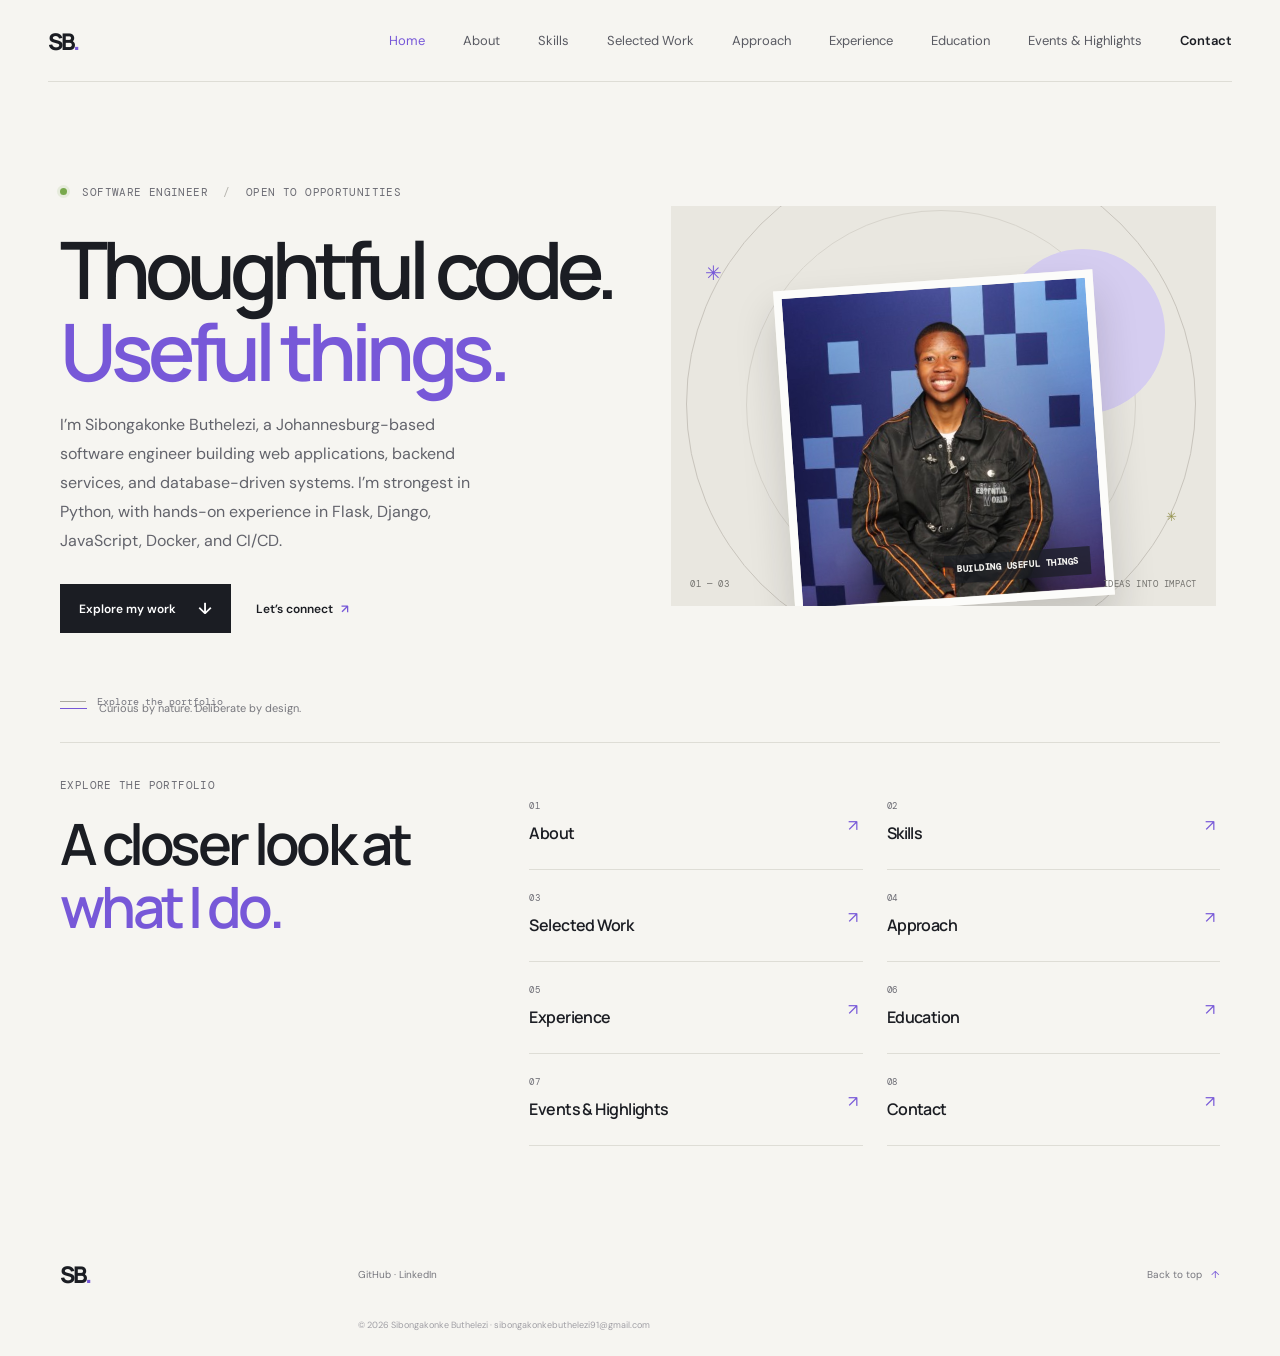
==== index.html @ 2654a07a "built personal portfolio :" ====
<!doctype html>
<html lang="en">
  <head>
    <meta charset="UTF-8" />
    <meta name="viewport" content="width=device-width, initial-scale=1" />
    <meta name="description" content="The portfolio of Sibongakonke Buthelezi, a software engineer building thoughtful digital experiences in Johannesburg." />
    <meta name="theme-color" content="#f6f5f1" />
    <title>Sibongakonke Buthelezi — Software Engineer</title>
    <link rel="stylesheet" href="styles.css" />
    <script src="script.js" defer></script>
  </head>
  <body>
    <a class="skip-link" href="#main">Skip to content</a>

    <header class="site-header">
      <a class="wordmark" href="index.html" aria-label="Sibongakonke Buthelezi, home">SB<span>.</span></a>
      <button class="menu-toggle" type="button" aria-expanded="false" aria-controls="site-nav" aria-label="Open navigation">
        <span></span><span></span>
      </button>
      <nav class="site-nav" id="site-nav" aria-label="Main navigation">
        <a href="index.html" aria-current="page">Home</a>
        <a href="about.html">About</a>
        <a href="skills.html">Skills</a>
        <a href="work.html">Selected Work</a>
        <a href="approach.html">Approach</a>
        <a href="experience.html">Experience</a>
        <a href="education.html">Education</a>
        <a href="events.html">Events & Highlights</a>
        <a href="contact.html">Contact</a>
      </nav>
    </header>

    <main id="main">
      <section class="hero section-wrap" id="home">
        <div class="hero-copy">
          <p class="eyebrow"><span class="status-dot"></span> Software engineer <span class="eyebrow-divider">/</span> Open to opportunities</p>
          <h1>Thoughtful code.<br /><span>Useful things.</span></h1>
          <p class="hero-intro">
            I’m Sibongakonke Buthelezi, a Johannesburg-based software engineer
            building web applications, backend services, and database-driven
            systems. I’m strongest in Python, with hands-on experience in Flask,
            Django, JavaScript, Docker, and CI/CD.
          </p>
          <div class="hero-actions">
            <a class="button button-dark" href="work.html">Explore my work <span aria-hidden="true">↓</span></a>
            <a class="text-link" href="mailto:sibongakonkebuthelezi91@gmail.com">Let’s connect <span aria-hidden="true">↗</span></a>
          </div>
          <div class="hero-note">
            <span class="note-line"></span>
            <p>Curious by nature. Deliberate by design.</p>
          </div>
        </div>
        <div class="hero-art" aria-label="Portrait of Sibongakonke Buthelezi" role="img">
          <div class="art-orbit orbit-one"></div>
          <div class="art-orbit orbit-two"></div>
          <div class="art-sun"></div>
          <div class="hero-photo-card">
            <img src="assets/portrait.jpg" alt="Sibongakonke Buthelezi" fetchpriority="high" />
            <div class="hero-photo-badge">Building useful things</div>
          </div>
          <div class="art-caption"><span>01 — 03</span><span>Ideas into impact</span></div>
          <span class="art-spark spark-one" aria-hidden="true">✳</span>
          <span class="art-spark spark-two" aria-hidden="true">✳</span>
        </div>
        <a class="scroll-cue" href="#directory-title"><span></span> Explore the portfolio</a>
      </section>

      <section class="page-directory section-wrap" aria-labelledby="directory-title">
        <div class="directory-heading">
          <p class="eyebrow">Explore the portfolio</p>
          <h2 id="directory-title">A closer look at<br /><span>what I do.</span></h2>
        </div>
        <div class="page-grid">
          <a class="page-card" href="about.html"><span class="eyebrow">01</span><h2>About</h2><span class="page-card-arrow" aria-hidden="true">↗</span></a>
          <a class="page-card" href="skills.html"><span class="eyebrow">02</span><h2>Skills</h2><span class="page-card-arrow" aria-hidden="true">↗</span></a>
          <a class="page-card" href="work.html"><span class="eyebrow">03</span><h2>Selected Work</h2><span class="page-card-arrow" aria-hidden="true">↗</span></a>
          <a class="page-card" href="approach.html"><span class="eyebrow">04</span><h2>Approach</h2><span class="page-card-arrow" aria-hidden="true">↗</span></a>
          <a class="page-card" href="experience.html"><span class="eyebrow">05</span><h2>Experience</h2><span class="page-card-arrow" aria-hidden="true">↗</span></a>
          <a class="page-card" href="education.html"><span class="eyebrow">06</span><h2>Education</h2><span class="page-card-arrow" aria-hidden="true">↗</span></a>
          <a class="page-card" href="events.html"><span class="eyebrow">07</span><h2>Events & Highlights</h2><span class="page-card-arrow" aria-hidden="true">↗</span></a>
          <a class="page-card" href="contact.html"><span class="eyebrow">08</span><h2>Contact</h2><span class="page-card-arrow" aria-hidden="true">↗</span></a>
        </div>
      </section>
    </main>

    <footer class="site-footer section-wrap">
      <a class="wordmark footer-mark" href="index.html">SB<span>.</span></a>
      <p><a href="https://github.com/sibongakonkebuthelezi91" target="_blank" rel="noopener noreferrer">GitHub</a> · <a href="https://www.linkedin.com/in/sibongakonke-buthelezi-274b76344" target="_blank" rel="noopener noreferrer">LinkedIn</a></p>
      <a class="back-top" href="#main">Back to top <span aria-hidden="true">↑</span></a>
      <p class="copyright">© <span id="year"></span> Sibongakonke Buthelezi · <a href="mailto:sibongakonkebuthelezi91@gmail.com">sibongakonkebuthelezi91@gmail.com</a></p>
    </footer>
  </body>
</html>
---- styles.css ----
@import url("https://fonts.googleapis.com/css2?family=DM+Mono:wght@400;500&family=DM+Sans:wght@400;500;600;700&family=Manrope:wght@400;500;600;700;800&display=swap");

:root {
  color-scheme: light;
  --paper: #f6f5f1;
  --ink: #1b1d23;
  --muted: #71727a;
  --line: #deddd6;
  --purple: #7758d8;
  --green: #c1e46c;
  --display: "Manrope", "Arial", sans-serif;
  --body: "DM Sans", "Arial", sans-serif;
  --mono: "DM Mono", monospace;
}

* { box-sizing: border-box; }
html { scroll-behavior: smooth; scroll-padding-top: 90px; }
body { margin: 0; background: var(--paper); color: var(--ink); font-family: var(--body); -webkit-font-smoothing: antialiased; }
a { color: inherit; text-decoration: none; }
button { font: inherit; }
.section-wrap { width: min(1160px, calc(100% - 96px)); margin-inline: auto; }
.skip-link { position: absolute; z-index: 10; top: 12px; left: 12px; padding: 12px 16px; transform: translateY(-160%); background: var(--ink); color: white; }
.skip-link:focus { transform: translateY(0); }

.site-header { height: 82px; width: min(1280px, calc(100% - 96px)); margin: 0 auto; display: flex; align-items: center; justify-content: space-between; border-bottom: 1px solid var(--line); }
.wordmark { font: 800 23px var(--display); letter-spacing: -2px; }
.wordmark span { color: var(--purple); }
.site-nav { display: flex; align-items: center; gap: 38px; color: #595a62; font-size: 13px; }
.site-nav a { transition: color .2s ease; }
.site-nav a:hover, .text-link:hover, .back-top:hover { color: var(--purple); }
.site-nav a[aria-current="page"] { color: var(--purple); }
.site-nav a[href="contact.html"] { color: var(--ink); font-weight: 600; }
.site-nav a[href="contact.html"][aria-current="page"] { color: var(--purple); }
.menu-toggle { display: none; }

.hero { position: relative; min-height: 660px; padding-top: 103px; display: grid; grid-template-columns: 1.03fr .97fr; align-items: start; }
.eyebrow { margin: 0; color: #6c6c74; font: 11px var(--mono); letter-spacing: .035em; text-transform: uppercase; }
.status-dot { display: inline-block; width: 7px; height: 7px; margin: 0 8px 1px 0; border-radius: 50%; background: #78a84c; box-shadow: 0 0 0 3px #78a84c20; }
.eyebrow-divider { padding: 0 8px; color: #b5b3ad; }
h1, h2, h3, p { margin-top: 0; }
.hero h1 { margin: 29px 0 20px; font: 600 clamp(55px, 6.2vw, 80px)/1.03 var(--display); letter-spacing: -.075em; }
.hero h1 span, h2 span { color: var(--purple); }
.hero-intro { max-width: 440px; margin-bottom: 29px; color: #62636b; font-size: 16px; line-height: 1.8; }
.hero-actions { display: flex; align-items: center; gap: 25px; }
.button { display: inline-flex; min-height: 49px; align-items: center; justify-content: center; gap: 22px; padding: 0 19px; font-size: 12px; font-weight: 600; transition: transform .2s ease, background .2s ease; }
.button:hover { transform: translateY(-2px); }
.button-dark { background: var(--ink); color: white; }
.button-dark:hover { background: var(--purple); }
.button span { font-size: 16px; }
.text-link { font-size: 12px; font-weight: 600; transition: color .2s ease; }
.text-link span { margin-left: 5px; color: var(--purple); }
.hero-note { display: flex; align-items: center; gap: 12px; margin-top: 68px; }
.hero-note p { margin: 0; color: #77777d; font-size: 11px; }
.note-line { width: 27px; height: 1px; background: var(--purple); }

.hero-art { position: relative; height: 400px; margin: 21px 4px 0 14px; overflow: hidden; background: #e9e7e0; }
.art-orbit { position: absolute; border: 1px solid #c8c4bc; border-radius: 50%; }
.orbit-one { width: 510px; height: 510px; top: -57px; left: 15px; }
.orbit-two { width: 390px; height: 390px; top: 4px; left: 75px; border-color: #d7d4cc; }
.art-sun { position: absolute; width: 165px; height: 165px; top: 43px; right: 51px; border-radius: 50%; background: #d5cdf0; }
.hero-photo-card { position: absolute; top: 74px; left: 50%; width: min(320px, 72%); transform: translateX(-50%) rotate(-4deg); overflow: hidden; border: 8px solid rgba(255,255,255,.76); background: #f5f2ea; box-shadow: 0 22px 42px rgba(28, 25, 36, .18); }
.hero-photo-card img { display: block; width: 100%; height: 310px; object-fit: cover; }
.hero-photo-badge { position: absolute; right: 14px; bottom: 14px; padding: 8px 12px; background: rgba(27,29,35,.7); color: #f6f5f1; font: 700 9px var(--mono); letter-spacing: .06em; text-transform: uppercase; }
.art-caption { position: absolute; right: 19px; bottom: 16px; left: 19px; display: flex; justify-content: space-between; color: #74736f; font: 9px var(--mono); text-transform: uppercase; letter-spacing: .06em; }
.art-spark { position: absolute; color: var(--purple); font-size: 20px; }
.spark-one { top: 54px; left: 34px; }
.spark-two { right: 39px; bottom: 81px; color: #94934e; font-size: 13px; }
.scroll-cue { position: absolute; bottom: 34px; left: 0; display: flex; align-items: center; gap: 11px; color: #787880; font: 10px var(--mono); }
.scroll-cue span { display: inline-block; width: 26px; height: 1px; background: #aaa8a1; }

.section-pad { padding-top: 112px; padding-bottom: 116px; }
.page-directory { padding-top: 35px; padding-bottom: 105px; display: grid; grid-template-columns: .75fr 1.25fr; gap: 55px; border-top: 1px solid var(--line); }
.directory-heading h2 { margin-top: 20px; }
.directory-heading h2 span { color: var(--purple); }
.page-grid { display: grid; grid-template-columns: repeat(2, minmax(0, 1fr)); align-content: start; column-gap: 24px; }
.page-card { position: relative; min-height: 92px; padding: 15px 34px 15px 0; border-bottom: 1px solid var(--line); transition: color .2s ease; }
.page-card:hover { color: var(--purple); }
.page-card .eyebrow { font-size: 9px; }
.page-card h2 { margin: 8px 0 0; color: inherit; font: 600 16px var(--display); letter-spacing: -.035em; }
.page-card-arrow { position: absolute; top: 37px; right: 5px; color: var(--purple); }
.about { border-top: 1px solid var(--line); display: grid; grid-template-columns: 1fr 1fr; gap: 11%; }
.section-index { margin-left: 10px; color: #aaa8a1; }
h2 { margin: 22px 0 0; font: 600 clamp(39px, 4.6vw, 57px)/1.1 var(--display); letter-spacing: -.065em; }
.about-copy { max-width: 470px; padding-top: 31px; }
.about-copy p { color: #71727a; font-size: 14px; line-height: 1.9; }
.about-copy .about-lead { margin-bottom: 18px; color: var(--ink); font: 500 21px/1.5 var(--display); letter-spacing: -.035em; }
.about-link { display: inline-block; margin-top: 9px; }

.work { border-top: 1px solid var(--line); }
.work-heading { display: flex; align-items: end; justify-content: space-between; margin-bottom: 48px; }
.work-intro { max-width: 330px; margin: 0 0 4px; color: #71727a; font-size: 13px; line-height: 1.8; }
.project-grid { display: grid; grid-template-columns: 1.15fr .85fr; gap: 22px; }
.project-card { min-width: 0; }
.project-visual { position: relative; height: 300px; overflow: hidden; }
.event-video-visual { display: grid; place-items: center; background: #23242d; }
.event-video { display: block; width: 100%; height: 100%; object-fit: contain; }
.event-video-visual .visual-label { padding: 5px 8px; background: #23242dcc; color: #fff; }
.visual-portfolio { display: grid; place-items: center; background: #ddd7f0; }
.mini-browser { width: 64%; height: 185px; transform: rotate(-4deg); background: #f9f8f5; box-shadow: 0 18px 38px #51477225; }
.mini-browser-bar { height: 18px; display: flex; align-items: center; gap: 4px; padding-left: 9px; background: #e9e7e1; }
.mini-browser-bar span { width: 4px; height: 4px; border-radius: 50%; background: #b9b6b1; }
.mini-layout { position: relative; padding: 20px 22px; }
.mini-layout i { display: block; width: 25%; height: 5px; margin-bottom: 15px; background: #9882d4; }
.mini-layout b, .mini-layout em { display: block; width: 60%; height: 10px; margin-bottom: 5px; background: #33343b; }
.mini-layout em { width: 43%; height: 4px; background: #c4c2c1; }
.mini-block { display: inline-block; width: 42%; height: 50px; margin: 18px 3% 0 0; background: #ded8f0; }
.mini-block:last-child { background: #e8e6df; }
.visual-product { background: #dbe2d7; }
.product-shape { position: absolute; border-radius: 50%; }
.shape-one { width: 240px; height: 240px; top: -52px; right: -26px; background: #c6d59f; }
.shape-two { width: 190px; height: 190px; bottom: -56px; left: 24px; background: #929b77; }
.shape-three { width: 106px; height: 106px; top: 89px; left: 39%; border: 1px solid #5d6850; background: #dbe2d7; }
.visual-label { position: absolute; bottom: 14px; left: 16px; color: #5e5c62; font: 9px var(--mono); text-transform: uppercase; letter-spacing: .06em; }
.project-info { position: relative; padding: 21px 1px 0; display: grid; grid-template-columns: 1fr 26px; }
.project-type { margin-bottom: 8px; color: #818087; font: 9px var(--mono); text-transform: uppercase; letter-spacing: .04em; }
.project-info h3 { margin: 0; font: 600 19px var(--display); letter-spacing: -.04em; }
.project-arrow { justify-self: end; color: var(--purple); font-size: 18px; }
.project-description { max-width: 360px; grid-column: 1 / -1; margin: 13px 0 0; color: #74747b; font-size: 12px; line-height: 1.7; }
.work-footnote { margin: 35px 0 0; color: #898890; font-size: 11px; }
.work-footnote span { margin-right: 5px; color: var(--purple); }

.approach { border-top: 1px solid var(--line); display: grid; grid-template-columns: .85fr 1.15fr; gap: 10%; }
.approach-heading > p:last-child { max-width: 290px; margin: 22px 0 0; color: #71727a; font-size: 13px; line-height: 1.8; }
.principles { border-top: 1px solid var(--line); }
.principle { min-height: 117px; padding: 24px 0; display: grid; grid-template-columns: 46px 1fr 22px; align-items: start; gap: 10px; border-bottom: 1px solid var(--line); }
.principle-number { padding-top: 3px; color: #94929a; font: 10px var(--mono); }
.principle h3 { margin-bottom: 7px; font: 600 16px var(--display); letter-spacing: -.025em; }
.principle p { max-width: 390px; margin: 0; color: #77777e; font-size: 12px; line-height: 1.75; }
.principle-mark { color: #99979f; font-size: 15px; }

.contact { width: min(1280px, 100%); padding: 0 60px; }
.contact-inner { position: relative; min-height: 396px; padding: 67px 8.2%; overflow: hidden; background: var(--ink); color: #fff; }
.contact .eyebrow { color: #a9a8b0; }
.contact h2 { position: relative; z-index: 1; margin-top: 20px; font-size: clamp(42px, 5vw, 61px); }
.contact h2 span { color: var(--green); }
.contact-copy { position: relative; z-index: 1; max-width: 385px; margin: 16px 0 21px; color: #b4b3bb; font-size: 12px; line-height: 1.8; }
.button-light { position: relative; z-index: 1; background: var(--green); color: var(--ink); }
.button-light:hover { background: #d2ee8d; }
.contact-note { position: relative; z-index: 1; margin: 10px 0 0; color: #9998a0; font-size: 10px; }
.contact-decoration { position: absolute; right: 8%; bottom: -22px; color: #ffffff09; font: 800 clamp(70px, 10vw, 135px)/.9 var(--display); letter-spacing: -.09em; transform: rotate(-8deg); }
.site-footer { min-height: 105px; display: grid; grid-template-columns: 1fr 2fr 1fr; align-items: center; gap: 15px; color: #77777e; font-size: 10px; }
.site-footer p { margin: 0; }
.footer-mark { color: var(--ink); }
.back-top { justify-self: end; transition: color .2s ease; }
.back-top span { margin-left: 6px; color: var(--purple); }
.copyright { grid-column: 2; grid-row: 2; padding-bottom: 18px; color: #a09fa5; font-size: 9px; }

@keyframes blink { to { visibility: hidden; } }
@media (prefers-reduced-motion: reduce) {
  *, *::before, *::after { scroll-behavior: auto !important; animation-duration: .01ms !important; animation-iteration-count: 1 !important; transition-duration: .01ms !important; }
}
@media (max-width: 850px) {
  .section-wrap { width: min(100% - 56px, 700px); }
  .site-header { width: calc(100% - 56px); height: auto; min-height: 82px; padding-block: 13px; gap: 20px; }
  .site-nav { flex-wrap: wrap; justify-content: flex-end; gap: 10px 17px; font-size: 12px; }
  .hero { min-height: auto; padding-top: 76px; padding-bottom: 85px; grid-template-columns: 1fr 1fr; }
  .hero h1 { font-size: clamp(49px, 7vw, 66px); }
  .hero-intro { font-size: 14px; }
  .hero-art { height: 340px; margin-left: 0; }
  .hero-photo-card { width: min(300px, 75%); }
  .hero-photo-card img { height: 280px; }
  .section-pad { padding-top: 85px; padding-bottom: 88px; }
  .page-directory { grid-template-columns: 1fr; gap: 27px; }
  .project-visual { height: 250px; }
  .contact { width: 100%; padding: 0 28px; }
}
@media (max-width: 620px) {
  html { scroll-padding-top: 70px; }
  .section-wrap { width: calc(100% - 40px); }
  .site-header { position: relative; z-index: 5; width: calc(100% - 40px); height: 70px; min-height: 70px; padding-block: 0; gap: 0; }
  .menu-toggle { width: 42px; height: 42px; padding: 12px 9px; display: flex; flex-direction: column; justify-content: center; gap: 6px; border: 0; background: transparent; cursor: pointer; }
  .menu-toggle span { width: 23px; height: 1px; background: var(--ink); transition: transform .2s ease; }
  .menu-toggle[aria-expanded="true"] span:first-child { transform: translateY(3.5px) rotate(45deg); }
  .menu-toggle[aria-expanded="true"] span:last-child { transform: translateY(-3.5px) rotate(-45deg); }
  .site-nav { position: absolute; top: 69px; right: 0; left: 0; padding: 0 20px; display: flex; flex-direction: column; align-items: stretch; gap: 0; overflow: hidden; background: var(--paper); opacity: 0; pointer-events: none; transform: translateY(-8px); transition: opacity .2s ease, transform .2s ease; }
  .site-nav.is-open { padding-top: 8px; padding-bottom: 13px; opacity: 1; pointer-events: auto; transform: translateY(0); }
  .site-nav a { padding: 13px 0; border-bottom: 1px solid var(--line); }
  .site-nav .nav-contact { border: 0; }
  .hero { padding-top: 62px; padding-bottom: 64px; display: flex; flex-direction: column; }
  .hero h1 { margin-top: 24px; font-size: clamp(52px, 14vw, 76px); }
  .hero-intro { max-width: 410px; font-size: 14px; }
  .hero-note { margin-top: 36px; }
  .hero-art { width: 100%; height: 320px; margin: 49px 0 0; }
  .orbit-one { left: -5px; }
  .orbit-two { left: 45px; }
  .hero-photo-card { width: min(280px, 80%); }
  .hero-photo-card img { height: 250px; }
  .scroll-cue { display: none; }
  .section-pad { padding-top: 72px; padding-bottom: 74px; }
  .page-directory { padding-top: 30px; padding-bottom: 75px; gap: 24px; }
  .page-grid { grid-template-columns: 1fr; }
  .about, .approach { grid-template-columns: 1fr; gap: 28px; }
  h2 { font-size: clamp(42px, 11vw, 56px); }
  .about-copy { padding-top: 0; }
  .about-copy .about-lead { font-size: 19px; }
  .work-heading { display: block; margin-bottom: 31px; }
  .work-intro { margin-top: 20px; }
  .project-grid { grid-template-columns: 1fr; gap: 35px; }
  .project-visual { height: 250px; }
  .work-footnote { line-height: 1.7; }
  .approach-heading > p:last-child { margin-top: 18px; }
  .principle { min-height: 105px; grid-template-columns: 35px 1fr 18px; gap: 7px; }
  .contact { width: 100%; padding: 0 12px; }
  .contact-inner { min-height: 405px; padding: 55px 26px; }
  .contact h2 { font-size: clamp(43px, 12vw, 59px); }
  .contact-decoration { right: 3%; bottom: -8px; font-size: 85px; }
  .site-footer { min-height: 140px; padding-top: 24px; padding-bottom: 20px; grid-template-columns: 1fr 1fr; gap: 13px; }
  .site-footer > p:first-of-type { grid-column: 1 / -1; grid-row: 2; }
  .back-top { grid-column: 2; grid-row: 1; }
  .copyright { grid-column: 1 / -1; grid-row: 3; padding: 0; }
}
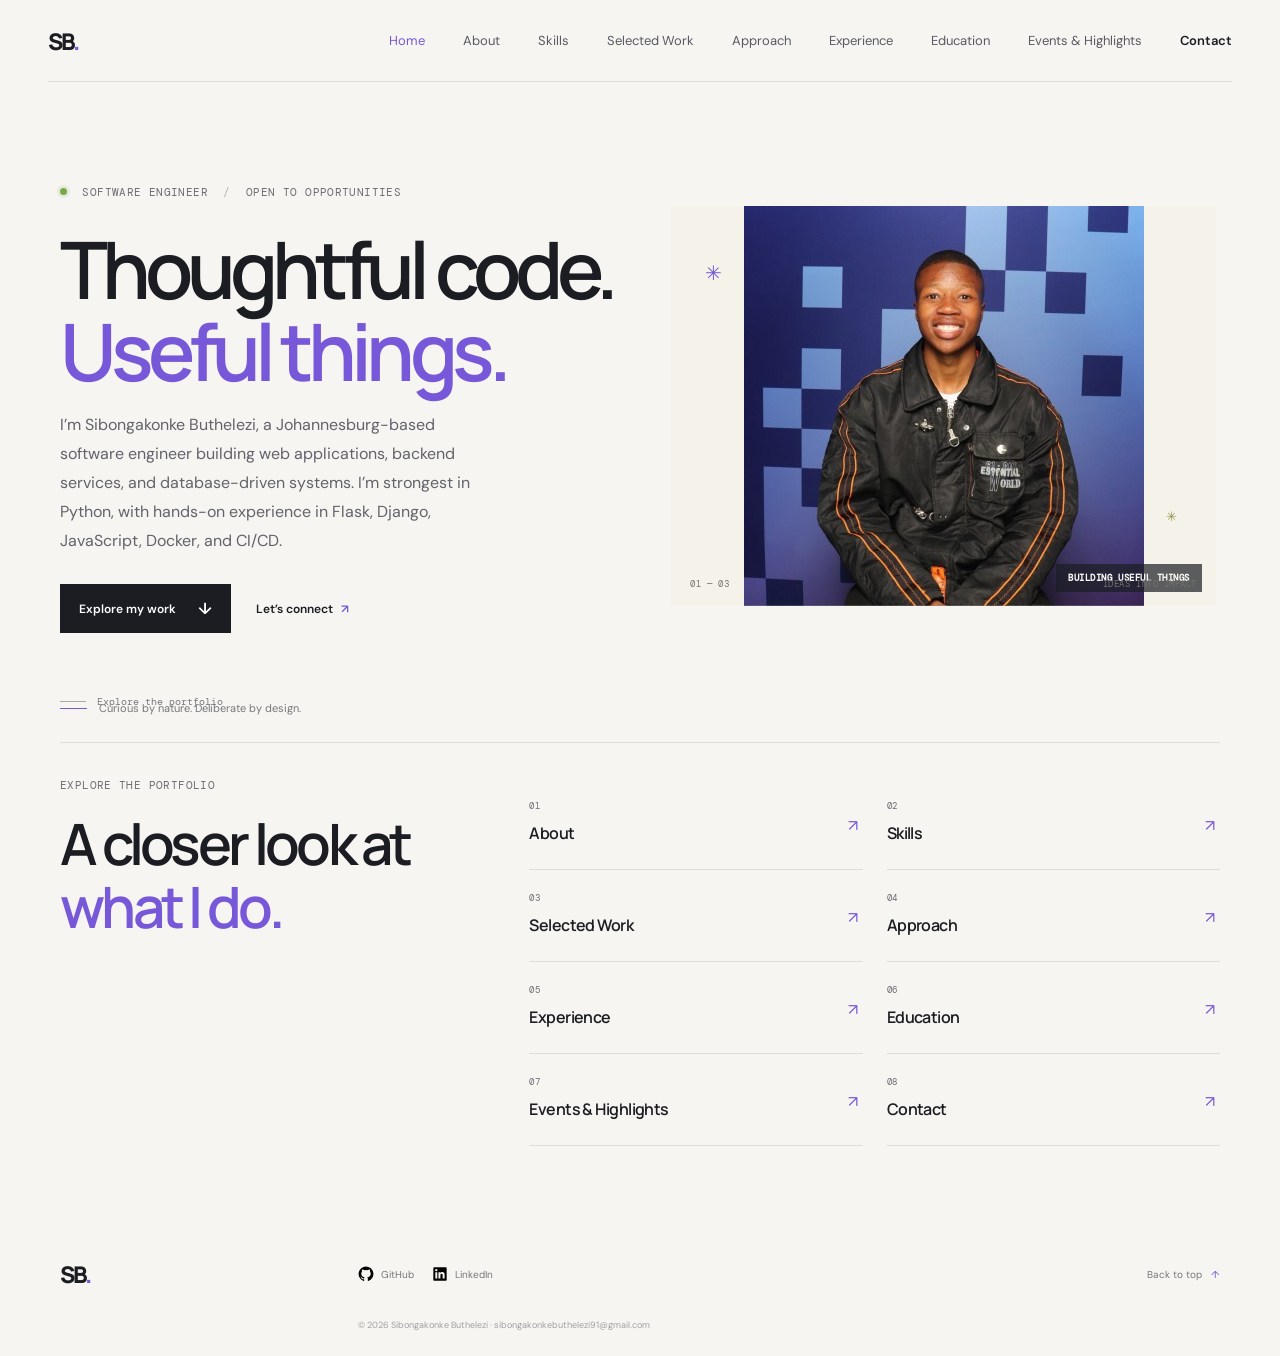
==== commit 4d651574: "added icons on social media" ====
--- a/index.html
+++ b/index.html
@@ -85,7 +85,7 @@
 
     <footer class="site-footer section-wrap">
       <a class="wordmark footer-mark" href="index.html">SB<span>.</span></a>
-      <p><a href="https://github.com/sibongakonkebuthelezi91" target="_blank" rel="noopener noreferrer">GitHub</a> · <a href="https://www.linkedin.com/in/sibongakonke-buthelezi-274b76344" target="_blank" rel="noopener noreferrer">LinkedIn</a></p>
+      <p class="social-links"><a class="social-link" href="https://github.com/sibongakonkebuthelezi91" target="_blank" rel="noopener noreferrer"><img class="social-icon" src="assets/github.svg" alt="" />GitHub</a><a class="social-link" href="https://www.linkedin.com/in/sibongakonke-buthelezi-274b76344" target="_blank" rel="noopener noreferrer"><img class="social-icon" src="assets/linkedin.svg" alt="" />LinkedIn</a></p>
       <a class="back-top" href="#main">Back to top <span aria-hidden="true">↑</span></a>
       <p class="copyright">© <span id="year"></span> Sibongakonke Buthelezi · <a href="mailto:sibongakonkebuthelezi91@gmail.com">sibongakonkebuthelezi91@gmail.com</a></p>
     </footer>
--- a/styles.css
+++ b/styles.css
@@ -58,8 +58,8 @@
 .orbit-one { width: 510px; height: 510px; top: -57px; left: 15px; }
 .orbit-two { width: 390px; height: 390px; top: 4px; left: 75px; border-color: #d7d4cc; }
 .art-sun { position: absolute; width: 165px; height: 165px; top: 43px; right: 51px; border-radius: 50%; background: #d5cdf0; }
-.hero-photo-card { position: absolute; top: 74px; left: 50%; width: min(320px, 72%); transform: translateX(-50%) rotate(-4deg); overflow: hidden; border: 8px solid rgba(255,255,255,.76); background: #f5f2ea; box-shadow: 0 22px 42px rgba(28, 25, 36, .18); }
-.hero-photo-card img { display: block; width: 100%; height: 310px; object-fit: cover; }
+.hero-photo-card { position: absolute; inset: 0; overflow: hidden; background: #f5f2ea; }
+.hero-photo-card img { display: block; width: 100%; height: 100%; object-fit: contain; }
 .hero-photo-badge { position: absolute; right: 14px; bottom: 14px; padding: 8px 12px; background: rgba(27,29,35,.7); color: #f6f5f1; font: 700 9px var(--mono); letter-spacing: .06em; text-transform: uppercase; }
 .art-caption { position: absolute; right: 19px; bottom: 16px; left: 19px; display: flex; justify-content: space-between; color: #74736f; font: 9px var(--mono); text-transform: uppercase; letter-spacing: .06em; }
 .art-spark { position: absolute; color: var(--purple); font-size: 20px; }
@@ -140,6 +140,11 @@
 .contact-decoration { position: absolute; right: 8%; bottom: -22px; color: #ffffff09; font: 800 clamp(70px, 10vw, 135px)/.9 var(--display); letter-spacing: -.09em; transform: rotate(-8deg); }
 .site-footer { min-height: 105px; display: grid; grid-template-columns: 1fr 2fr 1fr; align-items: center; gap: 15px; color: #77777e; font-size: 10px; }
 .site-footer p { margin: 0; }
+.social-links { display: flex; flex-wrap: wrap; align-items: center; gap: 18px; }
+.social-link { display: inline-flex; align-items: center; gap: 7px; transition: color .2s ease; }
+.social-link:hover { color: var(--purple); }
+.social-icon { display: block; width: 16px; height: 16px; flex: 0 0 auto; }
+.contact-note .social-links { margin-top: 9px; }
 .footer-mark { color: var(--ink); }
 .back-top { justify-self: end; transition: color .2s ease; }
 .back-top span { margin-left: 6px; color: var(--purple); }
@@ -157,8 +162,6 @@
   .hero h1 { font-size: clamp(49px, 7vw, 66px); }
   .hero-intro { font-size: 14px; }
   .hero-art { height: 340px; margin-left: 0; }
-  .hero-photo-card { width: min(300px, 75%); }
-  .hero-photo-card img { height: 280px; }
   .section-pad { padding-top: 85px; padding-bottom: 88px; }
   .page-directory { grid-template-columns: 1fr; gap: 27px; }
   .project-visual { height: 250px; }
@@ -183,8 +186,6 @@
   .hero-art { width: 100%; height: 320px; margin: 49px 0 0; }
   .orbit-one { left: -5px; }
   .orbit-two { left: 45px; }
-  .hero-photo-card { width: min(280px, 80%); }
-  .hero-photo-card img { height: 250px; }
   .scroll-cue { display: none; }
   .section-pad { padding-top: 72px; padding-bottom: 74px; }
   .page-directory { padding-top: 30px; padding-bottom: 75px; gap: 24px; }
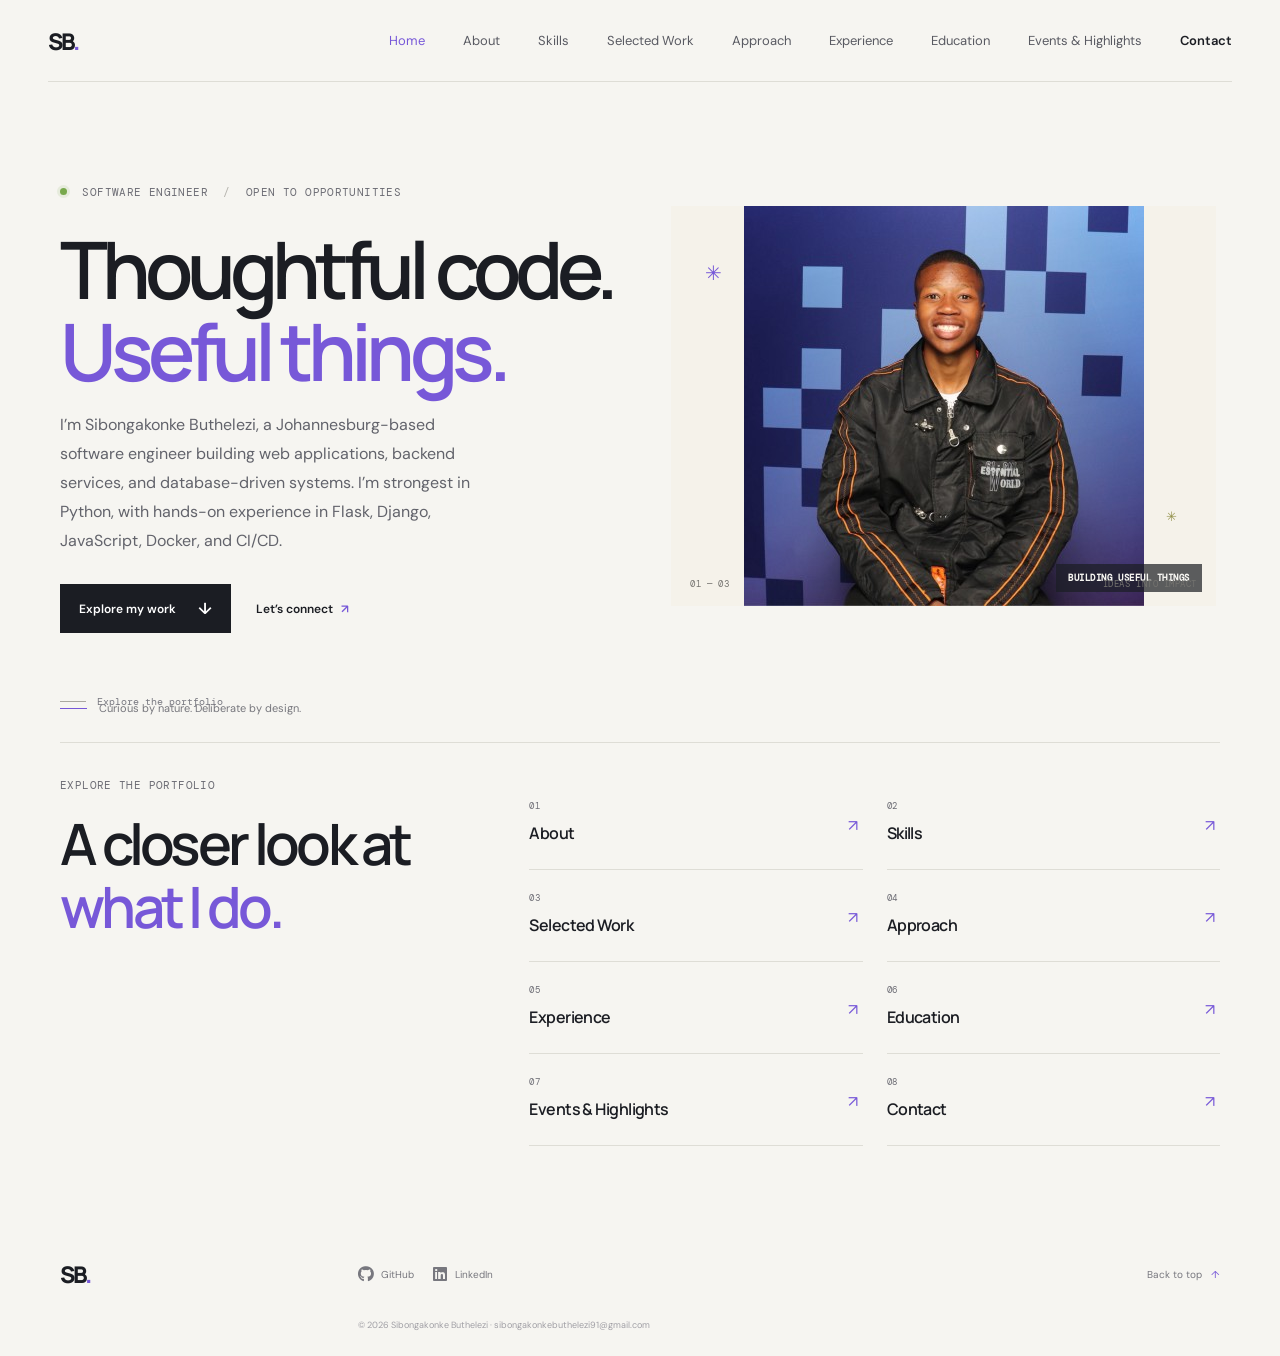
==== commit 63194665: "added icons on social media" ====
--- a/index.html
+++ b/index.html
@@ -7,6 +7,7 @@
     <meta name="theme-color" content="#f6f5f1" />
     <title>Sibongakonke Buthelezi — Software Engineer</title>
     <link rel="stylesheet" href="styles.css" />
+    <link rel="stylesheet" href="https://cdnjs.cloudflare.com/ajax/libs/font-awesome/6.7.2/css/all.min.css" />
     <script src="script.js" defer></script>
   </head>
   <body>
@@ -85,7 +86,7 @@
 
     <footer class="site-footer section-wrap">
       <a class="wordmark footer-mark" href="index.html">SB<span>.</span></a>
-      <p class="social-links"><a class="social-link" href="https://github.com/sibongakonkebuthelezi91" target="_blank" rel="noopener noreferrer"><img class="social-icon" src="assets/github.svg" alt="" />GitHub</a><a class="social-link" href="https://www.linkedin.com/in/sibongakonke-buthelezi-274b76344" target="_blank" rel="noopener noreferrer"><img class="social-icon" src="assets/linkedin.svg" alt="" />LinkedIn</a></p>
+      <p class="social-links"><a class="social-link" href="https://github.com/sibongakonkebuthelezi91" target="_blank" rel="noopener noreferrer"><i class="social-icon fa-brands fa-github" aria-hidden="true"></i>GitHub</a><a class="social-link" href="https://www.linkedin.com/in/sibongakonke-buthelezi-274b76344" target="_blank" rel="noopener noreferrer"><i class="social-icon fa-brands fa-linkedin" aria-hidden="true"></i>LinkedIn</a></p>
       <a class="back-top" href="#main">Back to top <span aria-hidden="true">↑</span></a>
       <p class="copyright">© <span id="year"></span> Sibongakonke Buthelezi · <a href="mailto:sibongakonkebuthelezi91@gmail.com">sibongakonkebuthelezi91@gmail.com</a></p>
     </footer>
--- a/styles.css
+++ b/styles.css
@@ -143,7 +143,7 @@
 .social-links { display: flex; flex-wrap: wrap; align-items: center; gap: 18px; }
 .social-link { display: inline-flex; align-items: center; gap: 7px; transition: color .2s ease; }
 .social-link:hover { color: var(--purple); }
-.social-icon { display: block; width: 16px; height: 16px; flex: 0 0 auto; }
+.social-icon { display: inline-block; width: 16px; flex: 0 0 auto; font-size: 16px; text-align: center; }
 .contact-note .social-links { margin-top: 9px; }
 .footer-mark { color: var(--ink); }
 .back-top { justify-self: end; transition: color .2s ease; }
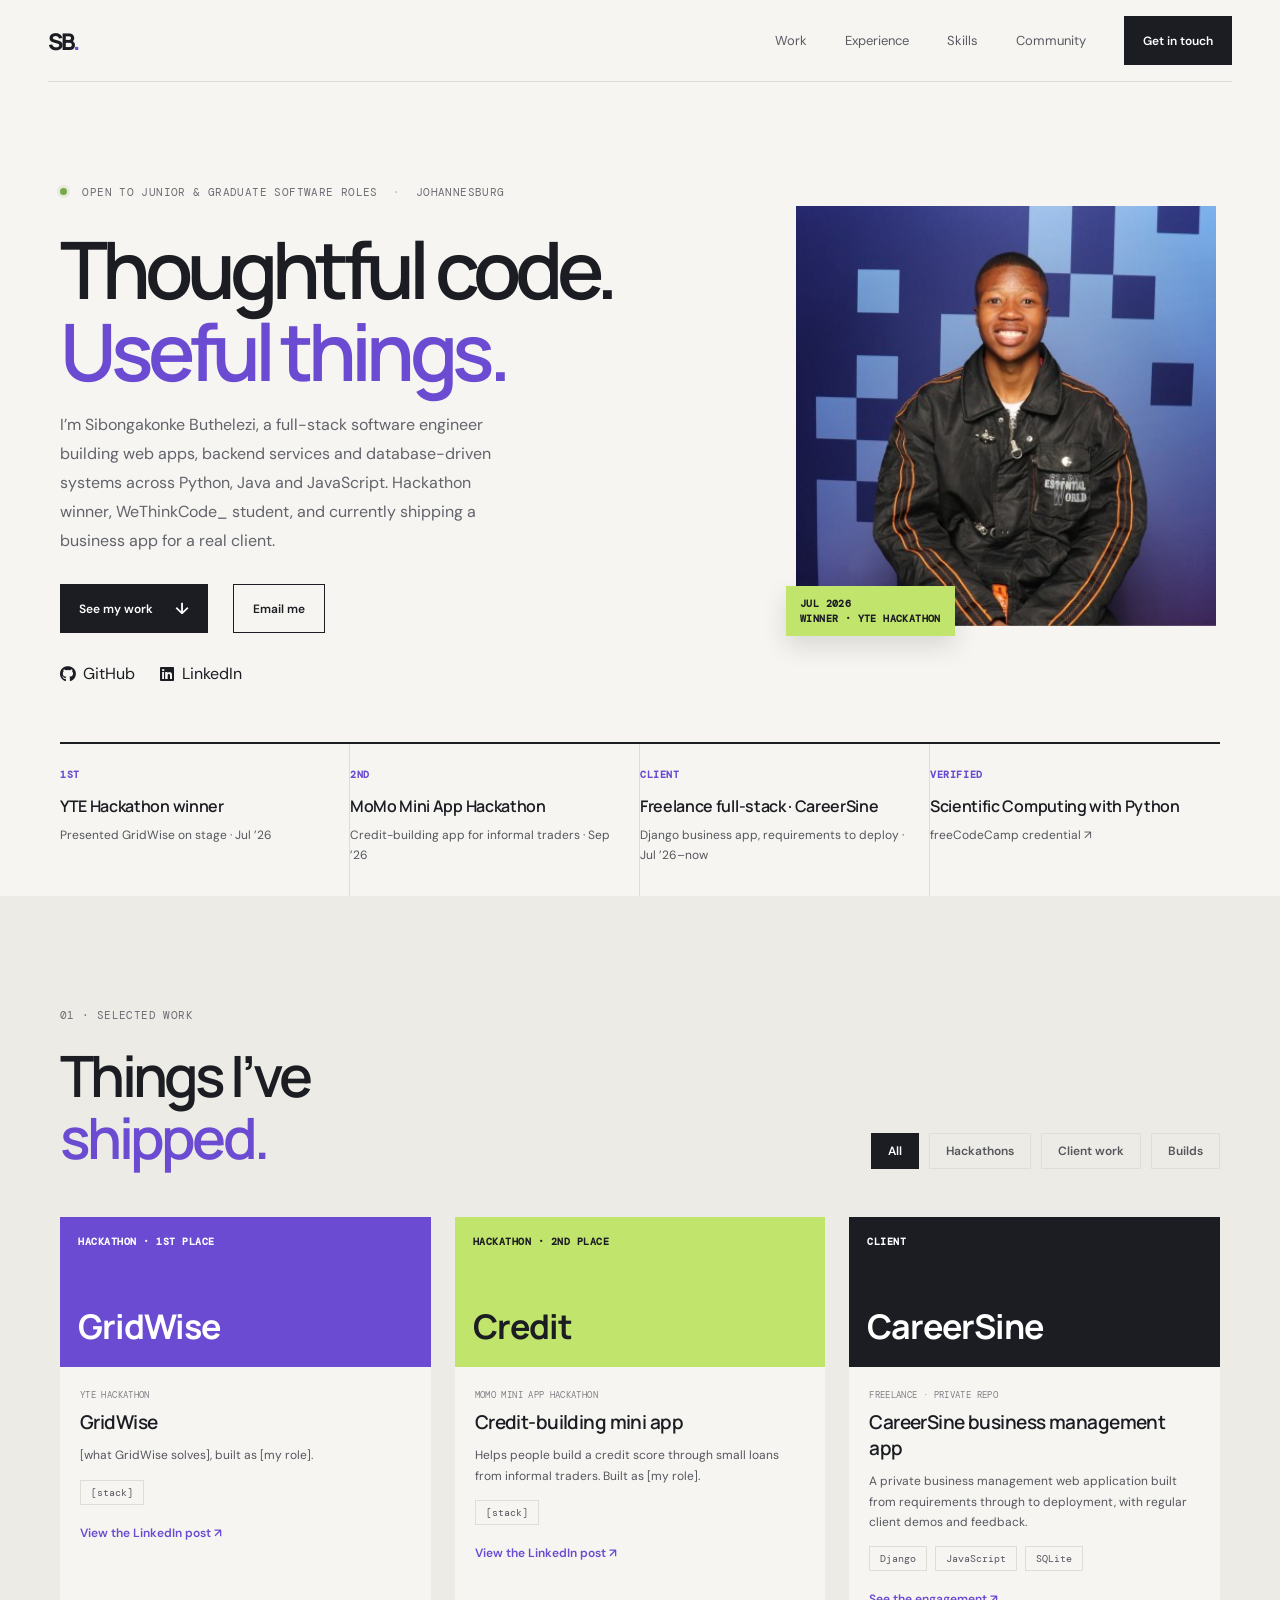
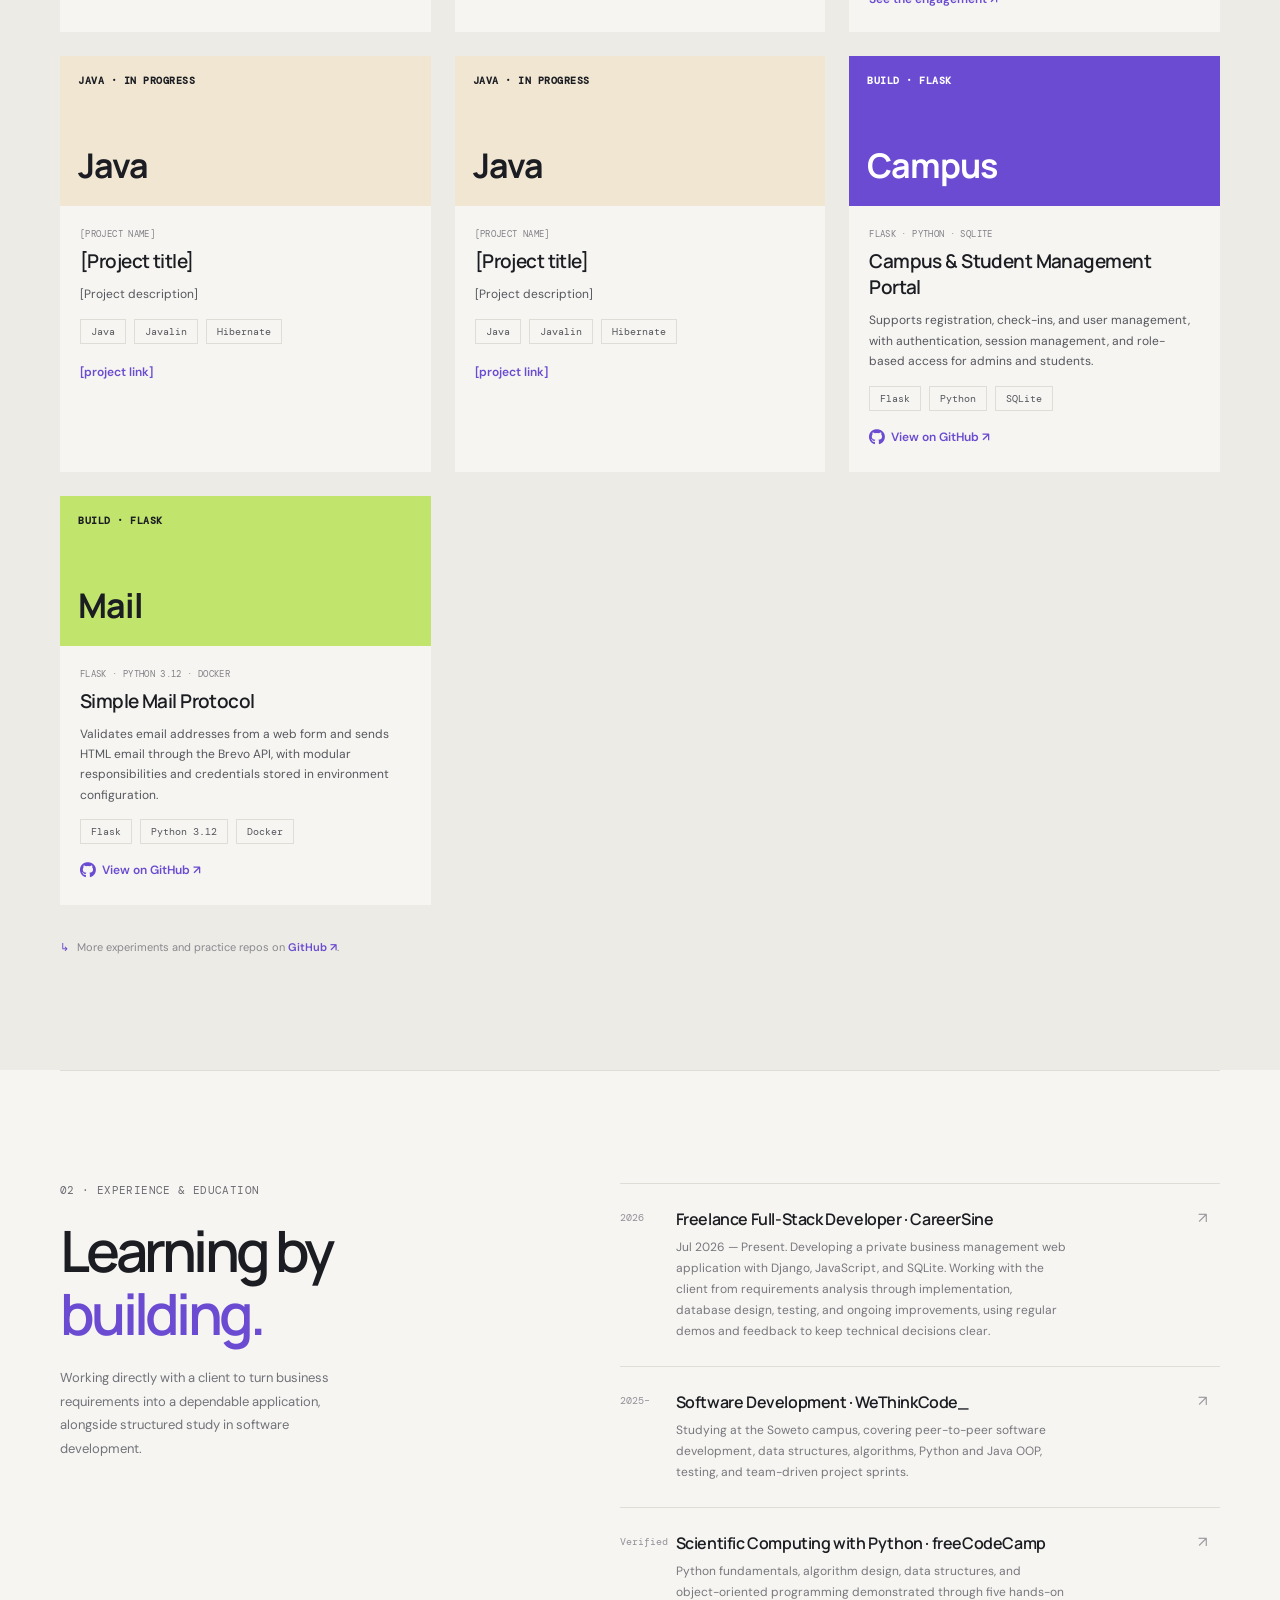
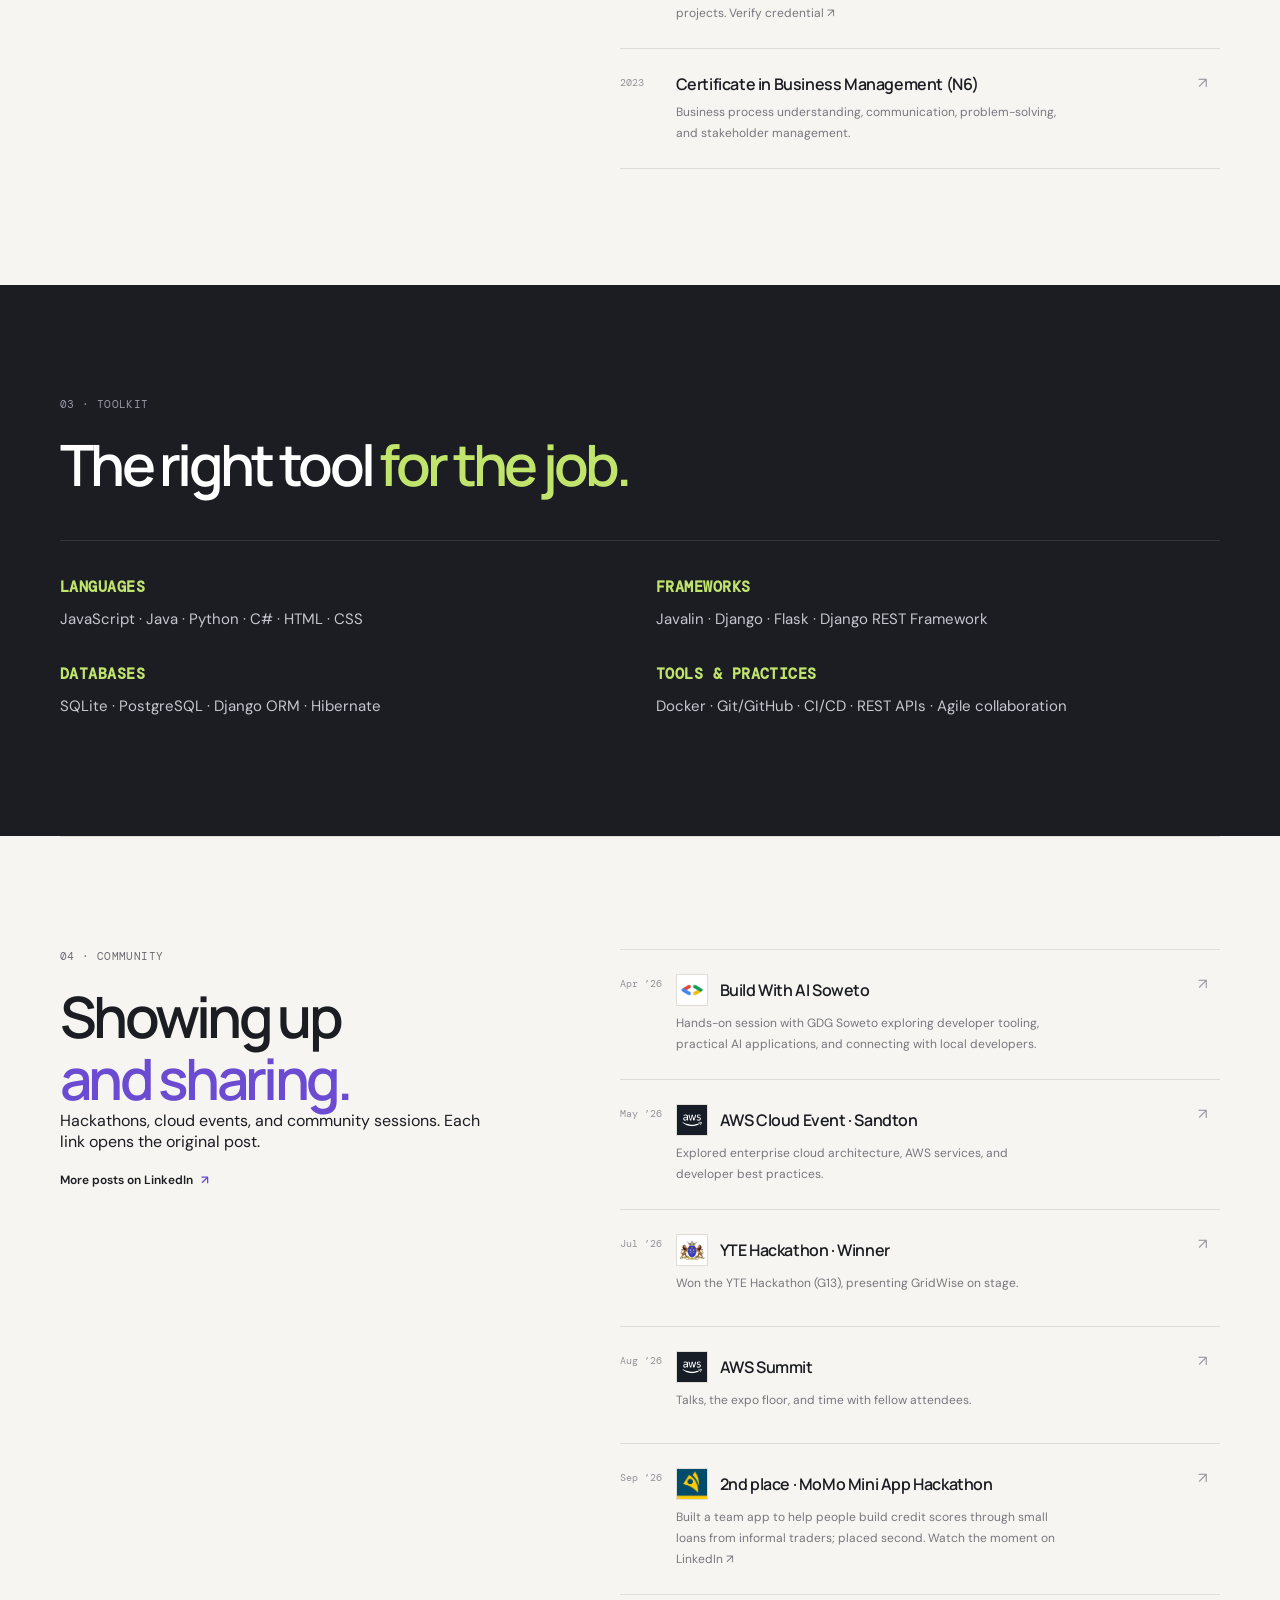
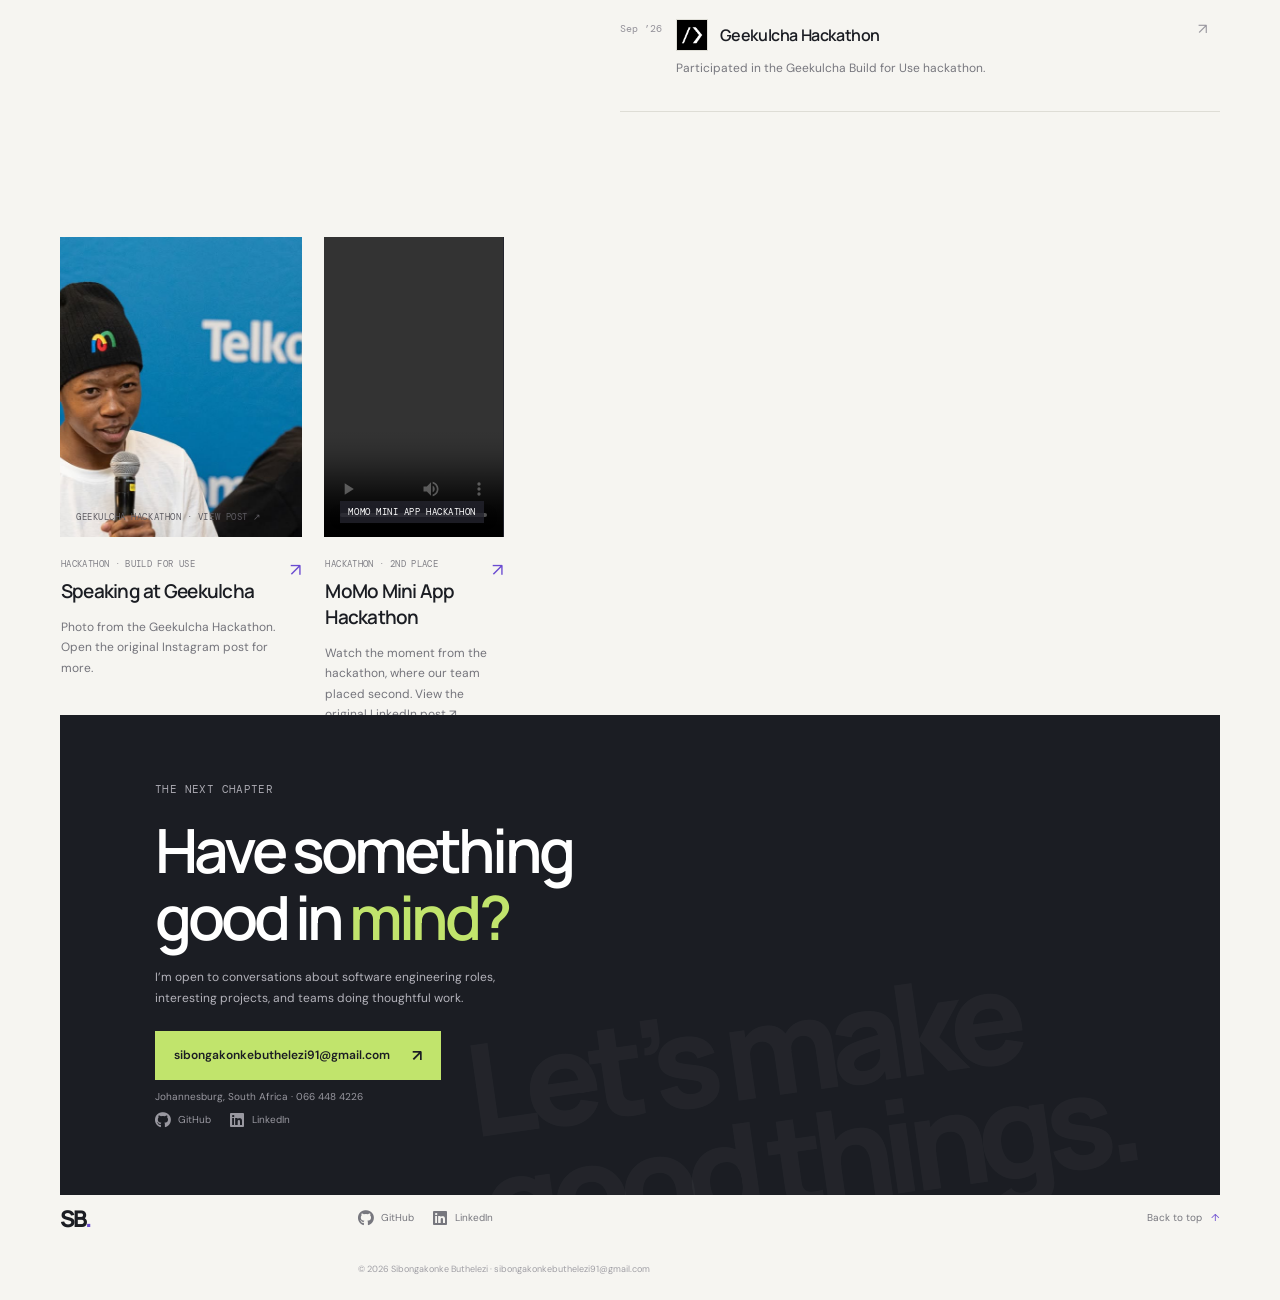
==== commit 77255870: "added cv to profile" ====
--- a/index.html
+++ b/index.html
@@ -3,7 +3,7 @@
   <head>
     <meta charset="UTF-8" />
     <meta name="viewport" content="width=device-width, initial-scale=1" />
-    <meta name="description" content="The portfolio of Sibongakonke Buthelezi, a software engineer building thoughtful digital experiences in Johannesburg." />
+    <meta name="description" content="The portfolio of Sibongakonke Buthelezi, a full-stack software engineer building web apps, backend services and database-driven systems in Johannesburg." />
     <meta name="theme-color" content="#f6f5f1" />
     <title>Sibongakonke Buthelezi — Software Engineer</title>
     <link rel="stylesheet" href="styles.css" />
@@ -14,78 +14,329 @@
     <a class="skip-link" href="#main">Skip to content</a>
 
     <header class="site-header">
-      <a class="wordmark" href="index.html" aria-label="Sibongakonke Buthelezi, home">SB<span>.</span></a>
+      <a class="wordmark" href="#top" aria-label="Sibongakonke Buthelezi, home">SB<span>.</span></a>
       <button class="menu-toggle" type="button" aria-expanded="false" aria-controls="site-nav" aria-label="Open navigation">
         <span></span><span></span>
       </button>
       <nav class="site-nav" id="site-nav" aria-label="Main navigation">
-        <a href="index.html" aria-current="page">Home</a>
-        <a href="about.html">About</a>
-        <a href="skills.html">Skills</a>
-        <a href="work.html">Selected Work</a>
-        <a href="approach.html">Approach</a>
-        <a href="experience.html">Experience</a>
-        <a href="education.html">Education</a>
-        <a href="events.html">Events & Highlights</a>
-        <a href="contact.html">Contact</a>
+        <a href="#work">Work</a>
+        <a href="#experience">Experience</a>
+        <a href="#skills">Skills</a>
+        <a href="#community">Community</a>
+        <a class="button button-dark nav-contact-button" href="#contact">Get in touch</a>
       </nav>
     </header>
 
     <main id="main">
-      <section class="hero section-wrap" id="home">
+      <section class="hero section-wrap" id="top">
         <div class="hero-copy">
-          <p class="eyebrow"><span class="status-dot"></span> Software engineer <span class="eyebrow-divider">/</span> Open to opportunities</p>
+          <p class="eyebrow"><span class="status-dot"></span> Open to junior &amp; graduate software roles <span class="eyebrow-divider">·</span> Johannesburg</p>
           <h1>Thoughtful code.<br /><span>Useful things.</span></h1>
           <p class="hero-intro">
-            I’m Sibongakonke Buthelezi, a Johannesburg-based software engineer
-            building web applications, backend services, and database-driven
-            systems. I’m strongest in Python, with hands-on experience in Flask,
-            Django, JavaScript, Docker, and CI/CD.
+            I’m Sibongakonke Buthelezi, a full-stack software engineer building
+            web apps, backend services and database-driven systems across
+            Python, Java and JavaScript. Hackathon winner, WeThinkCode_
+            student, and currently shipping a business app for a real client.
           </p>
           <div class="hero-actions">
-            <a class="button button-dark" href="work.html">Explore my work <span aria-hidden="true">↓</span></a>
-            <a class="text-link" href="mailto:sibongakonkebuthelezi91@gmail.com">Let’s connect <span aria-hidden="true">↗</span></a>
-          </div>
-          <div class="hero-note">
-            <span class="note-line"></span>
-            <p>Curious by nature. Deliberate by design.</p>
-          </div>
-        </div>
-        <div class="hero-art" aria-label="Portrait of Sibongakonke Buthelezi" role="img">
-          <div class="art-orbit orbit-one"></div>
-          <div class="art-orbit orbit-two"></div>
-          <div class="art-sun"></div>
+            <a class="button button-dark" href="#work">See my work <span aria-hidden="true">↓</span></a>
+            <a class="button button-outline" href="mailto:sibongakonkebuthelezi91@gmail.com">Email me</a>
+          </div>
+          <p class="hero-links">
+            <a class="social-link" href="https://github.com/sibongakonkebuthelezi91" target="_blank" rel="noopener noreferrer"><i class="social-icon fa-brands fa-github" aria-hidden="true"></i>GitHub</a>
+            <a class="social-link" href="https://www.linkedin.com/in/sibongakonke-buthelezi-274b76344" target="_blank" rel="noopener noreferrer"><i class="social-icon fa-brands fa-linkedin" aria-hidden="true"></i>LinkedIn</a>
+          </p>
+        </div>
+        <div class="hero-art">
           <div class="hero-photo-card">
             <img src="assets/portrait.jpg" alt="Sibongakonke Buthelezi" fetchpriority="high" />
-            <div class="hero-photo-badge">Building useful things</div>
-          </div>
-          <div class="art-caption"><span>01 — 03</span><span>Ideas into impact</span></div>
-          <span class="art-spark spark-one" aria-hidden="true">✳</span>
-          <span class="art-spark spark-two" aria-hidden="true">✳</span>
-        </div>
-        <a class="scroll-cue" href="#directory-title"><span></span> Explore the portfolio</a>
-      </section>
-
-      <section class="page-directory section-wrap" aria-labelledby="directory-title">
-        <div class="directory-heading">
-          <p class="eyebrow">Explore the portfolio</p>
-          <h2 id="directory-title">A closer look at<br /><span>what I do.</span></h2>
-        </div>
-        <div class="page-grid">
-          <a class="page-card" href="about.html"><span class="eyebrow">01</span><h2>About</h2><span class="page-card-arrow" aria-hidden="true">↗</span></a>
-          <a class="page-card" href="skills.html"><span class="eyebrow">02</span><h2>Skills</h2><span class="page-card-arrow" aria-hidden="true">↗</span></a>
-          <a class="page-card" href="work.html"><span class="eyebrow">03</span><h2>Selected Work</h2><span class="page-card-arrow" aria-hidden="true">↗</span></a>
-          <a class="page-card" href="approach.html"><span class="eyebrow">04</span><h2>Approach</h2><span class="page-card-arrow" aria-hidden="true">↗</span></a>
-          <a class="page-card" href="experience.html"><span class="eyebrow">05</span><h2>Experience</h2><span class="page-card-arrow" aria-hidden="true">↗</span></a>
-          <a class="page-card" href="education.html"><span class="eyebrow">06</span><h2>Education</h2><span class="page-card-arrow" aria-hidden="true">↗</span></a>
-          <a class="page-card" href="events.html"><span class="eyebrow">07</span><h2>Events & Highlights</h2><span class="page-card-arrow" aria-hidden="true">↗</span></a>
-          <a class="page-card" href="contact.html"><span class="eyebrow">08</span><h2>Contact</h2><span class="page-card-arrow" aria-hidden="true">↗</span></a>
+          </div>
+          <div class="hero-photo-badge">JUL 2026<br />Winner · YTE Hackathon</div>
+        </div>
+      </section>
+
+      <section class="highlights section-wrap" aria-label="Highlights">
+        <article class="highlight-cell">
+          <p class="highlight-label">1st</p>
+          <h3>YTE Hackathon winner</h3>
+          <p class="highlight-copy">Presented GridWise on stage · Jul ’26</p>
+        </article>
+        <article class="highlight-cell">
+          <p class="highlight-label">2nd</p>
+          <h3>MoMo Mini App Hackathon</h3>
+          <p class="highlight-copy">Credit-building app for informal traders · Sep ’26</p>
+        </article>
+        <article class="highlight-cell">
+          <p class="highlight-label">Client</p>
+          <h3>Freelance full-stack · CareerSine</h3>
+          <p class="highlight-copy">Django business app, requirements to deploy · Jul ’26–now</p>
+        </article>
+        <article class="highlight-cell">
+          <p class="highlight-label">Verified</p>
+          <h3>Scientific Computing with Python</h3>
+          <p class="highlight-copy"><a href="https://freecodecamp.org/certification/sibongakonke/python-v9" target="_blank" rel="noopener noreferrer">freeCodeCamp credential ↗</a></p>
+        </article>
+      </section>
+
+      <section class="work-section" id="work">
+        <div class="section-wrap section-pad">
+          <div class="work-heading">
+            <div>
+              <p class="eyebrow">01 · Selected work</p>
+              <h2>Things I’ve<br /><span>shipped.</span></h2>
+            </div>
+            <div class="filter-bar" role="group" aria-label="Filter projects by category">
+              <button type="button" class="filter-btn is-active" data-filter="all" aria-pressed="true">All</button>
+              <button type="button" class="filter-btn" data-filter="hackathon" aria-pressed="false">Hackathons</button>
+              <button type="button" class="filter-btn" data-filter="client" aria-pressed="false">Client work</button>
+              <button type="button" class="filter-btn" data-filter="build" aria-pressed="false">Builds</button>
+            </div>
+          </div>
+
+          <div class="work-grid">
+            <article class="work-card" data-cat="hackathon">
+              <div class="work-card-panel panel-purple">
+                <span class="panel-label">Hackathon · 1st place</span>
+                <span class="panel-word">GridWise</span>
+              </div>
+              <div class="work-card-body">
+                <p class="work-card-tag">YTE Hackathon</p>
+                <h3>GridWise</h3>
+                <p class="work-card-desc">[what GridWise solves], built as [my role].</p>
+                <div class="chip-row"><span class="chip">[stack]</span></div>
+                <a class="work-card-link" href="https://www.linkedin.com/posts/sibongakonke-buthelezi-274b76344_wethinkcode-hackathonwinner-softwaredevelopment-activity-7481424278475849728-xCLs" target="_blank" rel="noopener noreferrer">View the LinkedIn post ↗</a>
+              </div>
+            </article>
+
+            <article class="work-card" data-cat="hackathon">
+              <div class="work-card-panel panel-lime">
+                <span class="panel-label">Hackathon · 2nd place</span>
+                <span class="panel-word">Credit</span>
+              </div>
+              <div class="work-card-body">
+                <p class="work-card-tag">MoMo Mini App Hackathon</p>
+                <h3>Credit-building mini app</h3>
+                <p class="work-card-desc">Helps people build a credit score through small loans from informal traders. Built as [my role].</p>
+                <div class="chip-row"><span class="chip">[stack]</span></div>
+                <a class="work-card-link" href="https://www.linkedin.com/feed/update/urn:li:activity:7501947042567585792/" target="_blank" rel="noopener noreferrer">View the LinkedIn post ↗</a>
+              </div>
+            </article>
+
+            <article class="work-card" data-cat="client">
+              <div class="work-card-panel panel-ink">
+                <span class="panel-label">Client</span>
+                <span class="panel-word">CareerSine</span>
+              </div>
+              <div class="work-card-body">
+                <p class="work-card-tag">Freelance · private repo</p>
+                <h3>CareerSine business management app</h3>
+                <p class="work-card-desc">A private business management web application built from requirements through to deployment, with regular client demos and feedback.</p>
+                <div class="chip-row"><span class="chip">Django</span><span class="chip">JavaScript</span><span class="chip">SQLite</span></div>
+                <a class="work-card-link" href="#experience">See the engagement ↗</a>
+              </div>
+            </article>
+
+            <article class="work-card" data-cat="build">
+              <div class="work-card-panel panel-tan">
+                <span class="panel-label">Java · in progress</span>
+                <span class="panel-word">Java</span>
+              </div>
+              <div class="work-card-body">
+                <p class="work-card-tag">[Project name]</p>
+                <h3>[Project title]</h3>
+                <p class="work-card-desc">[Project description]</p>
+                <div class="chip-row"><span class="chip">Java</span><span class="chip">Javalin</span><span class="chip">Hibernate</span></div>
+                <a class="work-card-link" href="#">[project link]</a>
+              </div>
+            </article>
+
+            <article class="work-card" data-cat="build">
+              <div class="work-card-panel panel-tan">
+                <span class="panel-label">Java · in progress</span>
+                <span class="panel-word">Java</span>
+              </div>
+              <div class="work-card-body">
+                <p class="work-card-tag">[Project name]</p>
+                <h3>[Project title]</h3>
+                <p class="work-card-desc">[Project description]</p>
+                <div class="chip-row"><span class="chip">Java</span><span class="chip">Javalin</span><span class="chip">Hibernate</span></div>
+                <a class="work-card-link" href="#">[project link]</a>
+              </div>
+            </article>
+
+            <article class="work-card" data-cat="build">
+              <div class="work-card-panel panel-purple">
+                <span class="panel-label">Build · Flask</span>
+                <span class="panel-word">Campus</span>
+              </div>
+              <div class="work-card-body">
+                <p class="work-card-tag">Flask · Python · SQLite</p>
+                <h3>Campus &amp; Student Management Portal</h3>
+                <p class="work-card-desc">Supports registration, check-ins, and user management, with authentication, session management, and role-based access for admins and students.</p>
+                <div class="chip-row"><span class="chip">Flask</span><span class="chip">Python</span><span class="chip">SQLite</span></div>
+                <a class="work-card-link" href="https://github.com/bhekani17/wethinkcode-branch-register" target="_blank" rel="noopener noreferrer"><i class="social-icon fa-brands fa-github" aria-hidden="true"></i>View on GitHub ↗</a>
+              </div>
+            </article>
+
+            <article class="work-card" data-cat="build">
+              <div class="work-card-panel panel-lime">
+                <span class="panel-label">Build · Flask</span>
+                <span class="panel-word">Mail</span>
+              </div>
+              <div class="work-card-body">
+                <p class="work-card-tag">Flask · Python 3.12 · Docker</p>
+                <h3>Simple Mail Protocol</h3>
+                <p class="work-card-desc">Validates email addresses from a web form and sends HTML email through the Brevo API, with modular responsibilities and credentials stored in environment configuration.</p>
+                <div class="chip-row"><span class="chip">Flask</span><span class="chip">Python 3.12</span><span class="chip">Docker</span></div>
+                <a class="work-card-link" href="https://github.com/sibongakonkebuthelezi91/simple_mail_protocol" target="_blank" rel="noopener noreferrer"><i class="social-icon fa-brands fa-github" aria-hidden="true"></i>View on GitHub ↗</a>
+              </div>
+            </article>
+          </div>
+
+          <p class="work-footnote"><span>↳</span> More experiments and practice repos on <a href="https://github.com/sibongakonkebuthelezi91" target="_blank" rel="noopener noreferrer">GitHub ↗</a>.</p>
+        </div>
+      </section>
+
+      <section class="approach section-wrap section-pad" id="experience">
+        <div class="approach-heading">
+          <p class="eyebrow">02 · Experience &amp; education</p>
+          <h2>Learning by<br /><span>building.</span></h2>
+          <p>Working directly with a client to turn business requirements into a dependable application, alongside structured study in software development.</p>
+        </div>
+        <div class="principles">
+          <article class="principle">
+            <span class="principle-number">2026</span>
+            <div>
+              <h3>Freelance Full-Stack Developer · CareerSine</h3>
+              <p>Jul 2026 — Present. Developing a private business management web application with Django, JavaScript, and SQLite. Working with the client from requirements analysis through implementation, database design, testing, and ongoing improvements, using regular demos and feedback to keep technical decisions clear.</p>
+            </div>
+            <span class="principle-mark" aria-hidden="true">↗</span>
+          </article>
+          <article class="principle">
+            <span class="principle-number">2025–</span>
+            <div><h3>Software Development · WeThinkCode_</h3><p>Studying at the Soweto campus, covering peer-to-peer software development, data structures, algorithms, Python and Java OOP, testing, and team-driven project sprints.</p></div>
+            <span class="principle-mark" aria-hidden="true">↗</span>
+          </article>
+          <article class="principle">
+            <span class="principle-number">Verified</span>
+            <div><h3>Scientific Computing with Python · freeCodeCamp</h3><p>Python fundamentals, algorithm design, data structures, and object-oriented programming demonstrated through five hands-on projects. <a href="https://freecodecamp.org/certification/sibongakonke/python-v9" target="_blank" rel="noopener noreferrer">Verify credential ↗</a></p></div>
+            <span class="principle-mark" aria-hidden="true">↗</span>
+          </article>
+          <article class="principle">
+            <span class="principle-number">2023</span>
+            <div><h3>Certificate in Business Management (N6)</h3><p>Business process understanding, communication, problem-solving, and stakeholder management.</p></div>
+            <span class="principle-mark" aria-hidden="true">↗</span>
+          </article>
+        </div>
+      </section>
+
+      <section class="skills section-pad" id="skills">
+        <div class="section-wrap">
+          <p class="eyebrow">03 · Toolkit</p>
+          <h2>The right tool <span>for the job.</span></h2>
+          <div class="skill-groups">
+            <div class="skill-group">
+              <h3>Languages</h3>
+              <p>JavaScript · Java · Python · C# · HTML · CSS</p>
+            </div>
+            <div class="skill-group">
+              <h3>Frameworks</h3>
+              <p>Javalin · Django · Flask · Django REST Framework</p>
+            </div>
+            <div class="skill-group">
+              <h3>Databases</h3>
+              <p>SQLite · PostgreSQL · Django ORM · Hibernate</p>
+            </div>
+            <div class="skill-group">
+              <h3>Tools &amp; practices</h3>
+              <p>Docker · Git/GitHub · CI/CD · REST APIs · Agile collaboration</p>
+            </div>
+          </div>
+        </div>
+      </section>
+
+      <section class="approach section-wrap section-pad" id="community">
+        <div class="approach-heading">
+          <p class="eyebrow">04 · Community</p>
+          <h2>Showing up<br /><span>and sharing.</span></h2>
+          <p>Hackathons, cloud events, and community sessions. Each link opens the original post.</p>
+          <a class="text-link about-link" href="https://www.linkedin.com/in/sibongakonke-buthelezi-274b76344" target="_blank" rel="noopener noreferrer">More posts on LinkedIn <span aria-hidden="true">↗</span></a>
+        </div>
+        <div class="principles">
+          <article class="principle">
+            <span class="principle-number">Apr ’26</span>
+            <div><div class="event-head"><img class="event-badge" src="assets/logos/gdg.jpg" alt="Google Developer Groups" loading="lazy" width="32" height="32" /><h3><a href="https://www.linkedin.com/posts/sibongakonke-buthelezi-274b76344_activity-7448800481642151936-IpVk" target="_blank" rel="noopener noreferrer">Build With AI Soweto</a></h3></div><p>Hands-on session with GDG Soweto exploring developer tooling, practical AI applications, and connecting with local developers.</p></div>
+            <a class="principle-mark" href="https://www.linkedin.com/posts/sibongakonke-buthelezi-274b76344_activity-7448800481642151936-IpVk" target="_blank" rel="noopener noreferrer" aria-label="Read the Build With AI Soweto post">↗</a>
+          </article>
+          <article class="principle">
+            <span class="principle-number">May ’26</span>
+            <div><div class="event-head"><img class="event-badge" src="assets/logos/aws.jpg" alt="AWS" loading="lazy" width="32" height="32" /><h3><a href="https://www.linkedin.com/posts/sibongakonke-buthelezi-274b76344_activity-7466531114040320002-G95M" target="_blank" rel="noopener noreferrer">AWS Cloud Event · Sandton</a></h3></div><p>Explored enterprise cloud architecture, AWS services, and developer best practices.</p></div>
+            <a class="principle-mark" href="https://www.linkedin.com/posts/sibongakonke-buthelezi-274b76344_activity-7466531114040320002-G95M" target="_blank" rel="noopener noreferrer" aria-label="Read the AWS Cloud Event Sandton post">↗</a>
+          </article>
+          <article class="principle">
+            <span class="principle-number">Jul ’26</span>
+            <div><div class="event-head"><img class="event-badge" src="assets/logos/yte.jpg" alt="YTE" loading="lazy" width="32" height="32" /><h3><a href="https://www.linkedin.com/posts/sibongakonke-buthelezi-274b76344_wethinkcode-hackathonwinner-softwaredevelopment-activity-7481424278475849728-xCLs" target="_blank" rel="noopener noreferrer">YTE Hackathon · Winner</a></h3></div><p>Won the YTE Hackathon (G13), presenting GridWise on stage.</p></div>
+            <a class="principle-mark" href="https://www.linkedin.com/posts/sibongakonke-buthelezi-274b76344_wethinkcode-hackathonwinner-softwaredevelopment-activity-7481424278475849728-xCLs" target="_blank" rel="noopener noreferrer" aria-label="Read the YTE Hackathon post">↗</a>
+          </article>
+          <article class="principle">
+            <span class="principle-number">Aug ’26</span>
+            <div><div class="event-head"><img class="event-badge" src="assets/logos/aws.jpg" alt="AWS" loading="lazy" width="32" height="32" /><h3><a href="https://www.linkedin.com/posts/sibongakonke-buthelezi-274b76344_aws-softwareengineer-ai-activity-7495915858137980928-Q88R" target="_blank" rel="noopener noreferrer">AWS Summit</a></h3></div><p>Talks, the expo floor, and time with fellow attendees.</p></div>
+            <a class="principle-mark" href="https://www.linkedin.com/posts/sibongakonke-buthelezi-274b76344_aws-softwareengineer-ai-activity-7495915858137980928-Q88R" target="_blank" rel="noopener noreferrer" aria-label="Read the AWS Summit post">↗</a>
+          </article>
+          <article class="principle">
+            <span class="principle-number">Sep ’26</span>
+            <div><div class="event-head"><img class="event-badge" src="assets/logos/mtn-momo.jpg" alt="MTN MoMo" loading="lazy" width="32" height="32" /><h3><a href="https://www.linkedin.com/feed/update/urn:li:activity:7501947042567585792/" target="_blank" rel="noopener noreferrer">2nd place · MoMo Mini App Hackathon</a></h3></div><p>Built a team app to help people build credit scores through small loans from informal traders; placed second. <a href="https://www.linkedin.com/feed/update/urn:li:activity:7501947042567585792/" target="_blank" rel="noopener noreferrer">Watch the moment on LinkedIn ↗</a></p></div>
+            <a class="principle-mark" href="https://www.linkedin.com/feed/update/urn:li:activity:7501947042567585792/" target="_blank" rel="noopener noreferrer" aria-label="Watch the MoMo Mini App Hackathon post">↗</a>
+          </article>
+          <article class="principle">
+            <span class="principle-number">Sep ’26</span>
+            <div><div class="event-head"><img class="event-badge" src="assets/logos/geekulcha.jpg" alt="Geekulcha" loading="lazy" width="32" height="32" /><h3><a href="https://www.instagram.com/p/Dd5tIP1itZc/?img_index=1" target="_blank" rel="noopener noreferrer">Geekulcha Hackathon</a></h3></div><p>Participated in the Geekulcha Build for Use hackathon.</p></div>
+            <a class="principle-mark" href="https://www.instagram.com/p/Dd5tIP1itZc/?img_index=1" target="_blank" rel="noopener noreferrer" aria-label="See the Geekulcha Hackathon post">↗</a>
+          </article>
+        </div>
+        <div class="project-grid">
+          <article class="project-card project-secondary">
+            <a class="project-visual visual-portfolio" href="https://www.instagram.com/p/Dd5tIP1itZc/?img_index=1" target="_blank" rel="noopener noreferrer" aria-label="See the Geekulcha Hackathon post on Instagram">
+              <img src="assets/geekulcha-hackathon.jpg" alt="Sibongakonke speaking at the Geekulcha Hackathon" loading="lazy" width="640" height="640" style="display:block;width:100%;height:100%;object-fit:cover" />
+              <span class="visual-label">Geekulcha Hackathon · View post ↗</span>
+            </a>
+            <div class="project-info">
+              <div><p class="project-type">Hackathon · Build for Use</p><h3><a href="https://www.instagram.com/p/Dd5tIP1itZc/?img_index=1" target="_blank" rel="noopener noreferrer">Speaking at Geekulcha</a></h3></div>
+              <a class="project-arrow" href="https://www.instagram.com/p/Dd5tIP1itZc/?img_index=1" target="_blank" rel="noopener noreferrer" aria-label="Open the Geekulcha Hackathon post on Instagram">↗</a>
+              <p class="project-description">Photo from the Geekulcha Hackathon. Open the original Instagram post for more.</p>
+            </div>
+          </article>
+          <article class="project-card">
+            <div class="project-visual event-video-visual">
+              <video class="event-video" src="momo-video.mp4" controls playsinline preload="metadata" aria-label="Video from the MoMo Mini App Hackathon"></video>
+              <span class="visual-label">MoMo Mini App Hackathon</span>
+            </div>
+            <div class="project-info">
+              <div><p class="project-type">Hackathon · 2nd place</p><h3>MoMo Mini App Hackathon</h3></div>
+              <a class="project-arrow" href="https://www.linkedin.com/feed/update/urn:li:activity:7501947042567585792/" target="_blank" rel="noopener noreferrer" aria-label="Open the MoMo Mini App Hackathon post on LinkedIn">↗</a>
+              <p class="project-description">Watch the moment from the hackathon, where our team placed second. <a href="https://www.linkedin.com/feed/update/urn:li:activity:7501947042567585792/" target="_blank" rel="noopener noreferrer">View the original LinkedIn post ↗</a></p>
+            </div>
+          </article>
+        </div>
+      </section>
+
+      <section class="contact section-wrap" id="contact">
+        <div class="contact-inner">
+          <p class="eyebrow">The next chapter</p>
+          <h2>Have something<br />good in <span>mind?</span></h2>
+          <p class="contact-copy">
+            I’m open to conversations about software engineering roles,
+            interesting projects, and teams doing thoughtful work.
+          </p>
+          <a class="button button-light" href="mailto:sibongakonkebuthelezi91@gmail.com">sibongakonkebuthelezi91@gmail.com <span aria-hidden="true">↗</span></a>
+          <div class="contact-note">Johannesburg, South Africa · <a href="tel:+27664484226">066 448 4226</a><div class="social-links"><a class="social-link" href="https://github.com/sibongakonkebuthelezi91" target="_blank" rel="noopener noreferrer"><i class="social-icon fa-brands fa-github" aria-hidden="true"></i>GitHub</a><a class="social-link" href="https://www.linkedin.com/in/sibongakonke-buthelezi-274b76344" target="_blank" rel="noopener noreferrer"><i class="social-icon fa-brands fa-linkedin" aria-hidden="true"></i>LinkedIn</a></div></div>
+          <div class="contact-decoration" aria-hidden="true">Let’s make<br />good things.</div>
         </div>
       </section>
     </main>
 
     <footer class="site-footer section-wrap">
-      <a class="wordmark footer-mark" href="index.html">SB<span>.</span></a>
+      <a class="wordmark footer-mark" href="#top">SB<span>.</span></a>
       <p class="social-links"><a class="social-link" href="https://github.com/sibongakonkebuthelezi91" target="_blank" rel="noopener noreferrer"><i class="social-icon fa-brands fa-github" aria-hidden="true"></i>GitHub</a><a class="social-link" href="https://www.linkedin.com/in/sibongakonke-buthelezi-274b76344" target="_blank" rel="noopener noreferrer"><i class="social-icon fa-brands fa-linkedin" aria-hidden="true"></i>LinkedIn</a></p>
       <a class="back-top" href="#main">Back to top <span aria-hidden="true">↑</span></a>
       <p class="copyright">© <span id="year"></span> Sibongakonke Buthelezi · <a href="mailto:sibongakonkebuthelezi91@gmail.com">sibongakonkebuthelezi91@gmail.com</a></p>
--- a/styles.css
+++ b/styles.css
@@ -4,10 +4,11 @@
   color-scheme: light;
   --paper: #f6f5f1;
   --ink: #1b1d23;
-  --muted: #71727a;
+  --muted: #55565e;
   --line: #deddd6;
-  --purple: #7758d8;
-  --green: #c1e46c;
+  --purple: #6a4bd1;
+  --lime: #c1e46c;
+  --tan: #f0e6d2;
   --display: "Manrope", "Arial", sans-serif;
   --body: "DM Sans", "Arial", sans-serif;
   --mono: "DM Mono", monospace;
@@ -28,9 +29,7 @@
 .site-nav { display: flex; align-items: center; gap: 38px; color: #595a62; font-size: 13px; }
 .site-nav a { transition: color .2s ease; }
 .site-nav a:hover, .text-link:hover, .back-top:hover { color: var(--purple); }
-.site-nav a[aria-current="page"] { color: var(--purple); }
-.site-nav a[href="contact.html"] { color: var(--ink); font-weight: 600; }
-.site-nav a[href="contact.html"][aria-current="page"] { color: var(--purple); }
+.nav-contact-button { min-height: 40px; padding: 0 18px; font-size: 12px; }
 .menu-toggle { display: none; }
 
 .hero { position: relative; min-height: 660px; padding-top: 103px; display: grid; grid-template-columns: 1.03fr .97fr; align-items: start; }
@@ -46,49 +45,67 @@
 .button:hover { transform: translateY(-2px); }
 .button-dark { background: var(--ink); color: white; }
 .button-dark:hover { background: var(--purple); }
+.button-outline { border: 1px solid var(--ink); background: transparent; color: var(--ink); }
+.button-outline:hover { border-color: var(--purple); color: var(--purple); }
 .button span { font-size: 16px; }
 .text-link { font-size: 12px; font-weight: 600; transition: color .2s ease; }
 .text-link span { margin-left: 5px; color: var(--purple); }
-.hero-note { display: flex; align-items: center; gap: 12px; margin-top: 68px; }
-.hero-note p { margin: 0; color: #77777d; font-size: 11px; }
-.note-line { width: 27px; height: 1px; background: var(--purple); }
-
-.hero-art { position: relative; height: 400px; margin: 21px 4px 0 14px; overflow: hidden; background: #e9e7e0; }
-.art-orbit { position: absolute; border: 1px solid #c8c4bc; border-radius: 50%; }
-.orbit-one { width: 510px; height: 510px; top: -57px; left: 15px; }
-.orbit-two { width: 390px; height: 390px; top: 4px; left: 75px; border-color: #d7d4cc; }
-.art-sun { position: absolute; width: 165px; height: 165px; top: 43px; right: 51px; border-radius: 50%; background: #d5cdf0; }
-.hero-photo-card { position: absolute; inset: 0; overflow: hidden; background: #f5f2ea; }
-.hero-photo-card img { display: block; width: 100%; height: 100%; object-fit: contain; }
-.hero-photo-badge { position: absolute; right: 14px; bottom: 14px; padding: 8px 12px; background: rgba(27,29,35,.7); color: #f6f5f1; font: 700 9px var(--mono); letter-spacing: .06em; text-transform: uppercase; }
-.art-caption { position: absolute; right: 19px; bottom: 16px; left: 19px; display: flex; justify-content: space-between; color: #74736f; font: 9px var(--mono); text-transform: uppercase; letter-spacing: .06em; }
-.art-spark { position: absolute; color: var(--purple); font-size: 20px; }
-.spark-one { top: 54px; left: 34px; }
-.spark-two { right: 39px; bottom: 81px; color: #94934e; font-size: 13px; }
-.scroll-cue { position: absolute; bottom: 34px; left: 0; display: flex; align-items: center; gap: 11px; color: #787880; font: 10px var(--mono); }
-.scroll-cue span { display: inline-block; width: 26px; height: 1px; background: #aaa8a1; }
+.hero-links { display: flex; align-items: center; gap: 24px; margin: 30px 0 0; }
+
+.hero-art { position: relative; width: min(420px, 100%); aspect-ratio: 1 / 1; margin: 21px 4px 0 auto; }
+.hero-photo-card { position: relative; width: 100%; height: 100%; overflow: hidden; background: #f5f2ea; }
+.hero-photo-card img { display: block; width: 100%; height: 100%; object-fit: cover; }
+.hero-photo-badge { position: absolute; left: -10px; bottom: -10px; padding: 10px 14px; background: var(--lime); color: var(--ink); font: 700 10px/1.5 var(--mono); letter-spacing: .04em; text-transform: uppercase; box-shadow: 0 10px 24px #1b1d2322; }
 
 .section-pad { padding-top: 112px; padding-bottom: 116px; }
-.page-directory { padding-top: 35px; padding-bottom: 105px; display: grid; grid-template-columns: .75fr 1.25fr; gap: 55px; border-top: 1px solid var(--line); }
-.directory-heading h2 { margin-top: 20px; }
-.directory-heading h2 span { color: var(--purple); }
-.page-grid { display: grid; grid-template-columns: repeat(2, minmax(0, 1fr)); align-content: start; column-gap: 24px; }
-.page-card { position: relative; min-height: 92px; padding: 15px 34px 15px 0; border-bottom: 1px solid var(--line); transition: color .2s ease; }
-.page-card:hover { color: var(--purple); }
-.page-card .eyebrow { font-size: 9px; }
-.page-card h2 { margin: 8px 0 0; color: inherit; font: 600 16px var(--display); letter-spacing: -.035em; }
-.page-card-arrow { position: absolute; top: 37px; right: 5px; color: var(--purple); }
-.about { border-top: 1px solid var(--line); display: grid; grid-template-columns: 1fr 1fr; gap: 11%; }
 .section-index { margin-left: 10px; color: #aaa8a1; }
 h2 { margin: 22px 0 0; font: 600 clamp(39px, 4.6vw, 57px)/1.1 var(--display); letter-spacing: -.065em; }
-.about-copy { max-width: 470px; padding-top: 31px; }
-.about-copy p { color: #71727a; font-size: 14px; line-height: 1.9; }
-.about-copy .about-lead { margin-bottom: 18px; color: var(--ink); font: 500 21px/1.5 var(--display); letter-spacing: -.035em; }
-.about-link { display: inline-block; margin-top: 9px; }
-
-.work { border-top: 1px solid var(--line); }
-.work-heading { display: flex; align-items: end; justify-content: space-between; margin-bottom: 48px; }
-.work-intro { max-width: 330px; margin: 0 0 4px; color: #71727a; font-size: 13px; line-height: 1.8; }
+
+.highlights { display: grid; grid-template-columns: repeat(4, 1fr); border-top: 2px solid var(--ink); }
+.highlight-cell { padding: 24px 22px 30px 0; border-right: 1px solid var(--line); }
+.highlight-cell:last-child { border-right: 0; padding-right: 0; }
+.highlight-label { margin: 0 0 14px; color: var(--purple); font: 700 10px var(--mono); letter-spacing: .06em; text-transform: uppercase; }
+.highlight-cell h3 { margin: 0 0 8px; font: 600 16px var(--display); letter-spacing: -.02em; }
+.highlight-copy { margin: 0; color: var(--muted); font-size: 12px; line-height: 1.7; }
+.highlight-copy a { color: var(--muted); }
+.highlight-copy a:hover { color: var(--purple); }
+
+.work-section { background: #ecebe5; }
+.work-heading { display: flex; align-items: end; justify-content: space-between; gap: 24px; margin-bottom: 48px; }
+.filter-bar { display: flex; flex-wrap: wrap; gap: 10px; }
+.filter-btn { padding: 9px 16px; border: 1px solid var(--line); background: transparent; color: var(--muted); font-size: 12px; font-weight: 600; cursor: pointer; transition: background .2s ease, color .2s ease, border-color .2s ease; }
+.filter-btn:hover { border-color: var(--purple); color: var(--purple); }
+.filter-btn.is-active { background: var(--ink); border-color: var(--ink); color: #fff; }
+.work-grid { display: grid; grid-template-columns: repeat(auto-fill, minmax(340px, 1fr)); gap: 24px; }
+.work-card { background: var(--paper); }
+.work-card[hidden] { display: none; }
+.work-card-panel { position: relative; height: 150px; padding: 18px; display: flex; flex-direction: column; justify-content: space-between; }
+.panel-label { font: 700 10px var(--mono); letter-spacing: .05em; text-transform: uppercase; }
+.panel-word { font: 700 34px var(--display); letter-spacing: -.03em; }
+.panel-purple { background: var(--purple); color: #fff; }
+.panel-lime { background: var(--lime); color: var(--ink); }
+.panel-ink { background: var(--ink); color: #fff; }
+.panel-tan { background: var(--tan); color: var(--ink); }
+.work-card-body { padding: 22px 20px 24px; }
+.work-card-tag { margin: 0 0 8px; color: #818087; font: 9px var(--mono); text-transform: uppercase; letter-spacing: .04em; }
+.work-card-body h3 { margin: 0 0 10px; font: 600 19px var(--display); letter-spacing: -.03em; }
+.work-card-desc { margin: 0 0 14px; color: var(--muted); font-size: 12px; line-height: 1.7; }
+.chip-row { display: flex; flex-wrap: wrap; gap: 8px; margin-bottom: 16px; }
+.chip { padding: 5px 10px; border: 1px solid var(--line); color: var(--muted); font: 10px var(--mono); }
+.work-card-link { display: inline-flex; align-items: center; gap: 6px; color: var(--purple); font-size: 12px; font-weight: 600; }
+.work-card-link:hover { text-decoration: underline; }
+.work-footnote { margin: 40px 0 0; color: #898890; font-size: 11px; }
+.work-footnote span { margin-right: 5px; color: var(--purple); }
+.work-footnote a { color: var(--purple); font-weight: 600; }
+
+.skills { background: var(--ink); color: #fff; }
+.skills .eyebrow { color: #9897a3; }
+.skills h2 { color: #fff; }
+.skills h2 span { color: var(--lime); }
+.skill-groups { display: grid; grid-template-columns: repeat(2, 1fr); gap: 32px; margin-top: 44px; border-top: 1px solid #33343f; padding-top: 36px; }
+.skill-group h3 { margin: 0 0 10px; font: 600 15px var(--mono); letter-spacing: .03em; text-transform: uppercase; color: var(--lime); }
+.skill-group p { margin: 0; color: #c7c6cf; font-size: 15px; line-height: 1.7; }
+
 .project-grid { display: grid; grid-template-columns: 1.15fr .85fr; gap: 22px; }
 .project-card { min-width: 0; }
 .project-visual { position: relative; height: 300px; overflow: hidden; }
@@ -96,20 +113,6 @@
 .event-video { display: block; width: 100%; height: 100%; object-fit: contain; }
 .event-video-visual .visual-label { padding: 5px 8px; background: #23242dcc; color: #fff; }
 .visual-portfolio { display: grid; place-items: center; background: #ddd7f0; }
-.mini-browser { width: 64%; height: 185px; transform: rotate(-4deg); background: #f9f8f5; box-shadow: 0 18px 38px #51477225; }
-.mini-browser-bar { height: 18px; display: flex; align-items: center; gap: 4px; padding-left: 9px; background: #e9e7e1; }
-.mini-browser-bar span { width: 4px; height: 4px; border-radius: 50%; background: #b9b6b1; }
-.mini-layout { position: relative; padding: 20px 22px; }
-.mini-layout i { display: block; width: 25%; height: 5px; margin-bottom: 15px; background: #9882d4; }
-.mini-layout b, .mini-layout em { display: block; width: 60%; height: 10px; margin-bottom: 5px; background: #33343b; }
-.mini-layout em { width: 43%; height: 4px; background: #c4c2c1; }
-.mini-block { display: inline-block; width: 42%; height: 50px; margin: 18px 3% 0 0; background: #ded8f0; }
-.mini-block:last-child { background: #e8e6df; }
-.visual-product { background: #dbe2d7; }
-.product-shape { position: absolute; border-radius: 50%; }
-.shape-one { width: 240px; height: 240px; top: -52px; right: -26px; background: #c6d59f; }
-.shape-two { width: 190px; height: 190px; bottom: -56px; left: 24px; background: #929b77; }
-.shape-three { width: 106px; height: 106px; top: 89px; left: 39%; border: 1px solid #5d6850; background: #dbe2d7; }
 .visual-label { position: absolute; bottom: 14px; left: 16px; color: #5e5c62; font: 9px var(--mono); text-transform: uppercase; letter-spacing: .06em; }
 .project-info { position: relative; padding: 21px 1px 0; display: grid; grid-template-columns: 1fr 26px; }
 .project-type { margin-bottom: 8px; color: #818087; font: 9px var(--mono); text-transform: uppercase; letter-spacing: .04em; }
@@ -127,14 +130,17 @@
 .principle h3 { margin-bottom: 7px; font: 600 16px var(--display); letter-spacing: -.025em; }
 .principle p { max-width: 390px; margin: 0; color: #77777e; font-size: 12px; line-height: 1.75; }
 .principle-mark { color: #99979f; font-size: 15px; }
+.event-head { display: flex; align-items: center; gap: 12px; margin-bottom: 7px; }
+.event-head h3 { margin-bottom: 0; }
+.event-badge { flex: 0 0 auto; width: 32px; height: 32px; object-fit: cover; border: 1px solid var(--line); background: #fff; }
 
 .contact { width: min(1280px, 100%); padding: 0 60px; }
 .contact-inner { position: relative; min-height: 396px; padding: 67px 8.2%; overflow: hidden; background: var(--ink); color: #fff; }
 .contact .eyebrow { color: #a9a8b0; }
 .contact h2 { position: relative; z-index: 1; margin-top: 20px; font-size: clamp(42px, 5vw, 61px); }
-.contact h2 span { color: var(--green); }
+.contact h2 span { color: var(--lime); }
 .contact-copy { position: relative; z-index: 1; max-width: 385px; margin: 16px 0 21px; color: #b4b3bb; font-size: 12px; line-height: 1.8; }
-.button-light { position: relative; z-index: 1; background: var(--green); color: var(--ink); }
+.button-light { position: relative; z-index: 1; background: var(--lime); color: var(--ink); }
 .button-light:hover { background: #d2ee8d; }
 .contact-note { position: relative; z-index: 1; margin: 10px 0 0; color: #9998a0; font-size: 10px; }
 .contact-decoration { position: absolute; right: 8%; bottom: -22px; color: #ffffff09; font: 800 clamp(70px, 10vw, 135px)/.9 var(--display); letter-spacing: -.09em; transform: rotate(-8deg); }
@@ -161,9 +167,13 @@
   .hero { min-height: auto; padding-top: 76px; padding-bottom: 85px; grid-template-columns: 1fr 1fr; }
   .hero h1 { font-size: clamp(49px, 7vw, 66px); }
   .hero-intro { font-size: 14px; }
-  .hero-art { height: 340px; margin-left: 0; }
+  .hero-art { width: min(300px, 100%); margin: 21px 0 0 auto; }
   .section-pad { padding-top: 85px; padding-bottom: 88px; }
-  .page-directory { grid-template-columns: 1fr; gap: 27px; }
+  .highlights { grid-template-columns: repeat(2, 1fr); row-gap: 24px; }
+  .highlight-cell:nth-child(odd) { border-right: 1px solid var(--line); }
+  .highlight-cell:nth-child(even) { border-right: 0; }
+  .work-grid { grid-template-columns: repeat(auto-fill, minmax(280px, 1fr)); }
+  .skill-groups { grid-template-columns: 1fr; }
   .project-visual { height: 250px; }
   .contact { width: 100%; padding: 0 28px; }
 }
@@ -178,29 +188,26 @@
   .site-nav { position: absolute; top: 69px; right: 0; left: 0; padding: 0 20px; display: flex; flex-direction: column; align-items: stretch; gap: 0; overflow: hidden; background: var(--paper); opacity: 0; pointer-events: none; transform: translateY(-8px); transition: opacity .2s ease, transform .2s ease; }
   .site-nav.is-open { padding-top: 8px; padding-bottom: 13px; opacity: 1; pointer-events: auto; transform: translateY(0); }
   .site-nav a { padding: 13px 0; border-bottom: 1px solid var(--line); }
-  .site-nav .nav-contact { border: 0; }
+  .nav-contact-button { margin-top: 10px; justify-content: center; }
   .hero { padding-top: 62px; padding-bottom: 64px; display: flex; flex-direction: column; }
   .hero h1 { margin-top: 24px; font-size: clamp(52px, 14vw, 76px); }
   .hero-intro { max-width: 410px; font-size: 14px; }
-  .hero-note { margin-top: 36px; }
-  .hero-art { width: 100%; height: 320px; margin: 49px 0 0; }
-  .orbit-one { left: -5px; }
-  .orbit-two { left: 45px; }
-  .scroll-cue { display: none; }
+  .hero-art { width: 220px; margin: 36px auto 0; }
   .section-pad { padding-top: 72px; padding-bottom: 74px; }
-  .page-directory { padding-top: 30px; padding-bottom: 75px; gap: 24px; }
-  .page-grid { grid-template-columns: 1fr; }
-  .about, .approach { grid-template-columns: 1fr; gap: 28px; }
+  .highlights { grid-template-columns: 1fr; row-gap: 20px; }
+  .highlight-cell, .highlight-cell:nth-child(odd), .highlight-cell:nth-child(even) { border-right: 0; padding-bottom: 20px; border-bottom: 1px solid var(--line); }
+  .highlight-cell:last-child { border-bottom: 0; padding-bottom: 0; }
+  .approach { grid-template-columns: 1fr; gap: 28px; }
   h2 { font-size: clamp(42px, 11vw, 56px); }
-  .about-copy { padding-top: 0; }
-  .about-copy .about-lead { font-size: 19px; }
   .work-heading { display: block; margin-bottom: 31px; }
-  .work-intro { margin-top: 20px; }
+  .filter-bar { margin-top: 18px; }
+  .work-grid { grid-template-columns: 1fr; }
   .project-grid { grid-template-columns: 1fr; gap: 35px; }
   .project-visual { height: 250px; }
   .work-footnote { line-height: 1.7; }
   .approach-heading > p:last-child { margin-top: 18px; }
   .principle { min-height: 105px; grid-template-columns: 35px 1fr 18px; gap: 7px; }
+  .skill-groups { grid-template-columns: 1fr; gap: 24px; }
   .contact { width: 100%; padding: 0 12px; }
   .contact-inner { min-height: 405px; padding: 55px 26px; }
   .contact h2 { font-size: clamp(43px, 12vw, 59px); }
